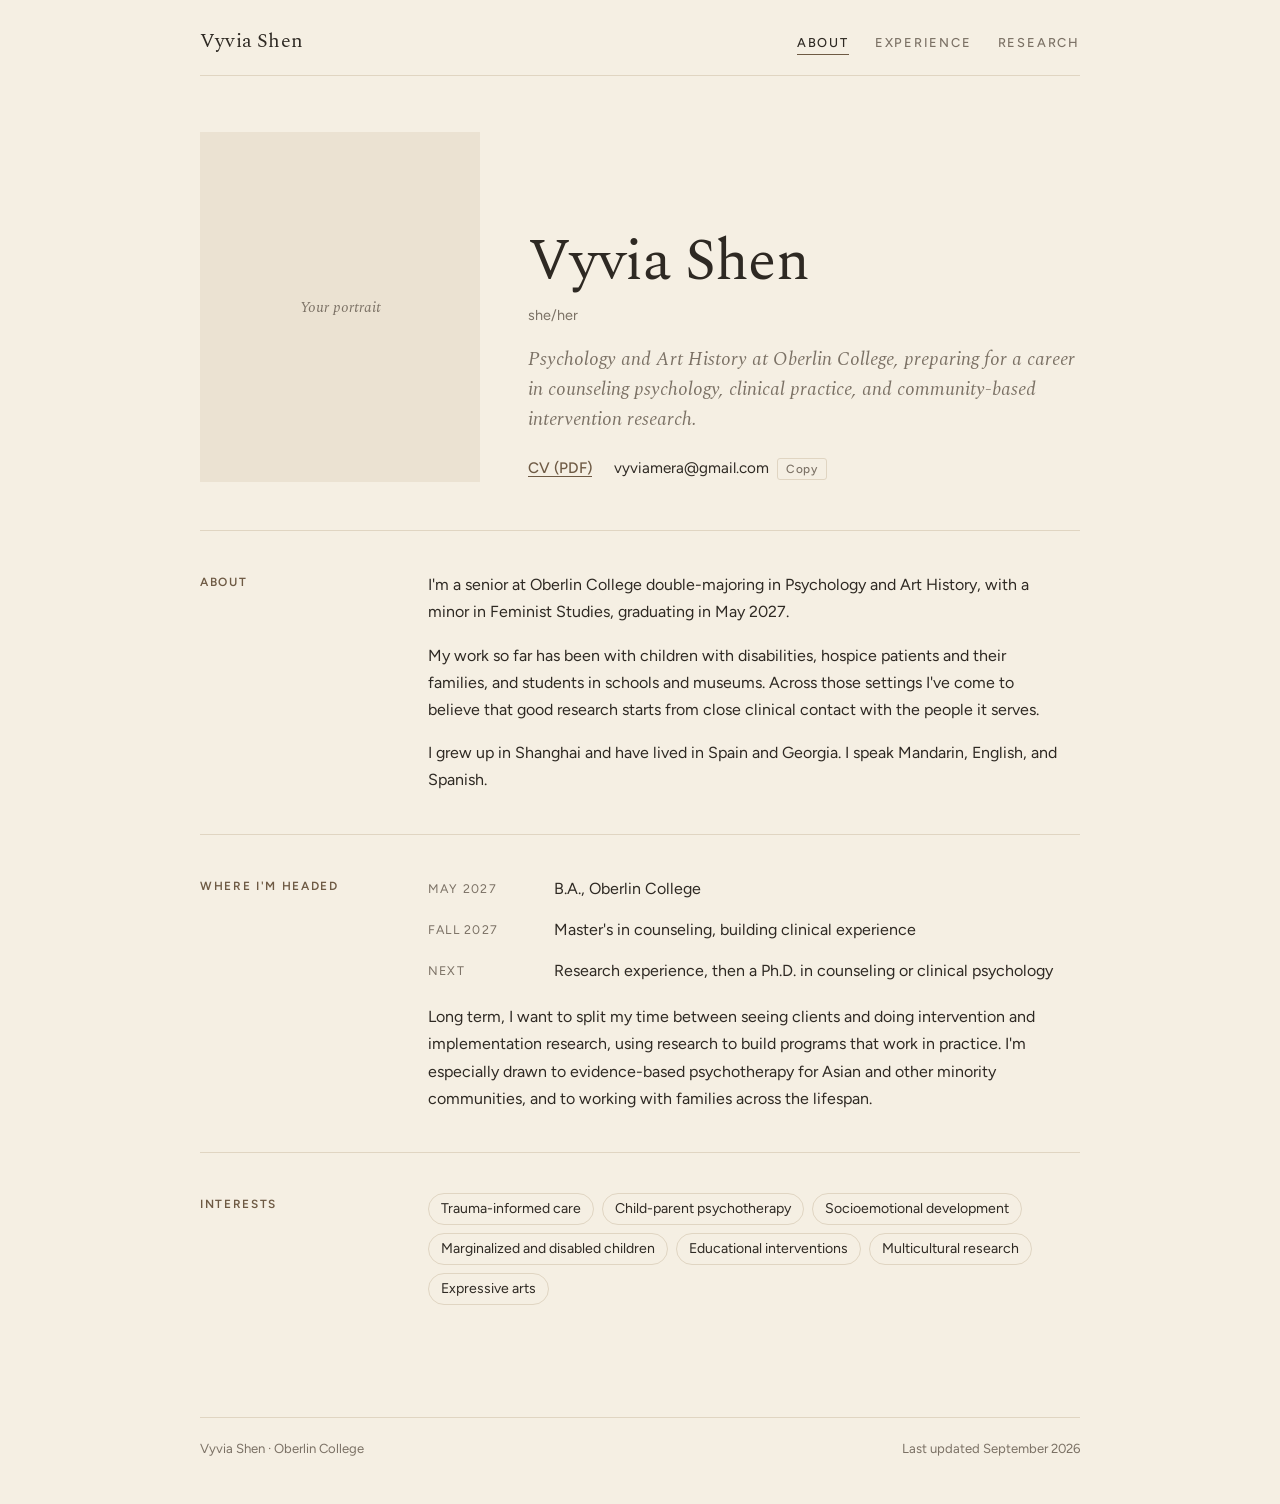
==== index.html @ 86d4b300 "Add files via upload" ====
<!DOCTYPE html>
<html lang="en">
<head>
<meta charset="utf-8">
<meta name="viewport" content="width=device-width, initial-scale=1">
<title>Vyvia Shen</title>
<meta name="description" content="Vyvia Shen, Psychology and Art History at Oberlin College. Counseling psychology, trauma-informed care, and child and family mental health.">
<link rel="preconnect" href="https://fonts.googleapis.com">
<link rel="preconnect" href="https://fonts.gstatic.com" crossorigin>
<link rel="stylesheet" href="https://fonts.googleapis.com/css2?family=Spectral:ital,wght@0,400;0,500;1,400&family=Figtree:wght@400;500;600&display=swap">
<link rel="stylesheet" href="style.css">
</head>
<body>
<nav class="site-nav"><a class="brand" href="index.html">Vyvia Shen</a><ul><li><a href="index.html" aria-current="page">About</a></li><li><a href="experience.html">Experience</a></li><li><a href="research.html">Research</a></li></ul></nav>
<main>
<section class="hero">
  <div class="frame" data-label="Your portrait">
    <img class="ph" src="images/portrait.jpg" alt="Portrait of Vyvia Shen">
  </div>
  <div>
    <h1>Vyvia Shen</h1>
    <div class="pronouns">she/her</div>
    <p class="tagline">Psychology and Art History at Oberlin College, preparing for a career in counseling psychology, clinical practice, and community-based intervention research.</p>
    <div class="contact">
      <a href="cv.pdf">CV (PDF)</a>
      <span class="email"><span id="email">vyviamera@gmail.com</span><button class="copy" id="copy-email" type="button">Copy</button></span>
    </div>
  </div>
</section>

<section class="block">
  <h2>About</h2>
  <div>
    <p>I'm a senior at Oberlin College double-majoring in Psychology and Art History, with a minor in Feminist Studies, graduating in May 2027.</p>
    <p>My work so far has been with children with disabilities, hospice patients and their families, and students in schools and museums. Across those settings I've come to believe that good research starts from close clinical contact with the people it serves.</p>
    <p>I grew up in Shanghai and have lived in Spain and Georgia. I speak Mandarin, English, and Spanish.</p>
  </div>
</section>

<section class="block">
  <h2>Where I'm headed</h2>
  <div>
    <ul class="path">
      <li><span class="when">May 2027</span><span>B.A., Oberlin College</span></li>
      <li><span class="when">Fall 2027</span><span>Master's in counseling, building clinical experience</span></li>
      <li><span class="when">Next</span><span>Research experience, then a Ph.D. in counseling or clinical psychology</span></li>
    </ul>
    <p>Long term, I want to split my time between seeing clients and doing intervention and implementation research, using research to build programs that work in practice. I'm especially drawn to evidence-based psychotherapy for Asian and other minority communities, and to working with families across the lifespan.</p>
  </div>
</section>

<section class="block">
  <h2>Interests</h2>
  <div>
    <ul class="interests">
      <li>Trauma-informed care</li>
      <li>Child-parent psychotherapy</li>
      <li>Socioemotional development</li>
      <li>Marginalized and disabled children</li>
      <li>Educational interventions</li>
      <li>Multicultural research</li>
      <li>Expressive arts</li>
    </ul>
  </div>
</section>

</main>
<footer><span>Vyvia Shen · Oberlin College</span><span>Last updated September 2026</span></footer>
<script src="main.js"></script>
</body>
</html>
---- style.css ----
:root {
  --paper: #f5efe3;
  --ink: #2e2923;
  --muted: #7b7165;
  --rule: #e0d5c2;
  --accent: #6e5a44;
  --accent-soft: #ece3d3;
  --tile: #ebe2d2;
  color-scheme: light;
}
@media (prefers-color-scheme: dark) {
  :root:not([data-theme="light"]) {
    --paper: #1c1916;
    --ink: #ece4d6;
    --muted: #a89c8c;
    --rule: #352f29;
    --accent: #cfb898;
    --accent-soft: #2a251f;
    --tile: #26221d;
    color-scheme: dark;
  }
}
:root[data-theme="dark"] {
  --paper: #1c1916;
  --ink: #ece4d6;
  --muted: #a89c8c;
  --rule: #352f29;
  --accent: #cfb898;
  --accent-soft: #2a251f;
  --tile: #26221d;
  color-scheme: dark;
}

* { box-sizing: border-box; }
body {
  margin: 0;
  background: var(--paper);
  color: var(--ink);
  font: 400 16px/1.7 "Figtree", system-ui, -apple-system, "Segoe UI", sans-serif;
  padding: 0 20px;
}
img { max-width: 100%; }
[hidden] { display: none !important; }
a { color: var(--accent); text-underline-offset: 3px; text-decoration-thickness: 1px; }
a:focus-visible, button:focus-visible { outline: 2px solid var(--accent); outline-offset: 3px; border-radius: 2px; }

/* Navigation */
.site-nav {
  max-width: 880px;
  margin: 0 auto;
  display: flex;
  flex-wrap: wrap;
  justify-content: space-between;
  align-items: baseline;
  gap: 8px 24px;
  padding-block: 28px 20px;
  border-bottom: 1px solid var(--rule);
}
.site-nav .brand {
  font: 400 1.25rem/1 "Spectral", Georgia, serif;
  color: var(--ink);
  text-decoration: none;
  letter-spacing: 0.01em;
}
.site-nav ul { display: flex; gap: 26px; list-style: none; margin: 0; padding: 0; }
.site-nav ul a {
  color: var(--muted);
  text-decoration: none;
  font-size: 0.8rem;
  font-weight: 500;
  letter-spacing: 0.14em;
  text-transform: uppercase;
  padding-bottom: 4px;
  border-bottom: 1px solid transparent;
}
.site-nav ul a:hover { color: var(--ink); }
.site-nav ul a[aria-current="page"] { color: var(--ink); border-bottom-color: var(--accent); }

main { max-width: 880px; margin: 0 auto; padding-block: 56px 72px; }

/* Shared type */
h1 {
  font: 400 clamp(2.4rem, 6.5vw, 3.6rem)/1.05 "Spectral", Georgia, serif;
  letter-spacing: -0.01em;
  margin: 0;
  text-wrap: balance;
}
.page-title { margin-bottom: 10px; }
.page-intro {
  font: italic 400 1.15rem/1.55 "Spectral", Georgia, serif;
  color: var(--muted);
  margin: 0 0 48px;
  max-width: 36em;
}
h2 {
  font: 600 0.74rem/1.9 "Figtree", system-ui, sans-serif;
  text-transform: uppercase;
  letter-spacing: 0.14em;
  color: var(--accent);
  margin: 0 0 14px;
}
h3 { font: 500 1.35rem/1.3 "Spectral", Georgia, serif; margin: 0; text-wrap: balance; }
p { margin: 0 0 1em; max-width: 64ch; }
p:last-child { margin-bottom: 0; }
.meta { color: var(--muted); font-size: 0.92rem; margin: 2px 0 12px; }

/* Photo frames with placeholder */
.frame {
  position: relative;
  background: var(--tile);
  overflow: hidden;
  max-width: 100%;
}
.frame img { display: block; width: 100%; height: 100%; object-fit: cover; }
.frame.empty img { opacity: 0; }
.frame.empty::after {
  content: attr(data-label);
  position: absolute;
  inset: 0;
  display: grid;
  place-items: center;
  font: italic 400 0.95rem "Spectral", Georgia, serif;
  color: var(--muted);
  text-align: center;
  padding: 12px;
}

/* About page */
.hero {
  display: grid;
  grid-template-columns: 280px 1fr;
  gap: 48px;
  align-items: end;
  padding-bottom: 48px;
  border-bottom: 1px solid var(--rule);
}
.hero .frame { aspect-ratio: 4 / 5; }
.hero .frame img { object-position: 50% 30%; }
.pronouns { color: var(--muted); font-size: 0.9rem; margin: 10px 0 18px; }
.tagline {
  font: italic 400 1.2rem/1.55 "Spectral", Georgia, serif;
  color: var(--muted);
  margin: 0 0 22px;
}
.contact { display: flex; flex-wrap: wrap; gap: 8px 22px; align-items: center; font-size: 0.95rem; font-weight: 500; }
.email { display: inline-flex; align-items: center; gap: 8px; }
.email span { user-select: all; color: var(--ink); font-weight: 400; }
.copy {
  font: 500 0.74rem "Figtree", system-ui, sans-serif;
  letter-spacing: 0.06em;
  border: 1px solid var(--rule);
  background: transparent;
  color: var(--muted);
  border-radius: 3px;
  padding: 3px 8px;
  cursor: pointer;
}
.copy:hover { color: var(--accent); border-color: var(--accent); }

.block {
  display: grid;
  grid-template-columns: 180px 1fr;
  gap: 8px 48px;
  padding-block: 40px;
  border-bottom: 1px solid var(--rule);
}
.block:last-child { border-bottom: 0; }

.path { list-style: none; margin: 0 0 1.2em; padding: 0; display: grid; gap: 14px; }
.path li { display: grid; grid-template-columns: 110px 1fr; gap: 16px; }
.path .when {
  font-size: 0.78rem;
  letter-spacing: 0.1em;
  text-transform: uppercase;
  color: var(--muted);
  padding-top: 3px;
}
.interests { display: flex; flex-wrap: wrap; gap: 8px; margin: 0; padding: 0; list-style: none; }
.interests li {
  border: 1px solid var(--rule);
  border-radius: 999px;
  padding: 3px 12px;
  font-size: 0.88rem;
}

/* Experience page */
.xp {
  display: grid;
  grid-template-columns: 300px 1fr;
  gap: 40px;
  align-items: start;
}
.xp .frame { aspect-ratio: 4 / 3; }
.xp-kind {
  font-size: 0.74rem;
  font-weight: 600;
  letter-spacing: 0.14em;
  text-transform: uppercase;
  color: var(--accent);
  margin-bottom: 6px;
}
.divider {
  border: 0;
  height: 1px;
  background: var(--rule);
  margin: 48px auto;
  width: 100%;
  position: relative;
  overflow: visible;
}
.divider::after {
  content: "";
  position: absolute;
  left: 50%;
  top: 50%;
  width: 7px;
  height: 7px;
  background: var(--paper);
  border: 1px solid var(--accent);
  transform: translate(-50%, -50%) rotate(45deg);
}

/* Research page */
.projects { list-style: none; margin: 0; padding: 0; display: grid; gap: 30px; }
.status {
  display: inline-block;
  font-size: 0.72rem;
  font-weight: 600;
  letter-spacing: 0.1em;
  text-transform: uppercase;
  color: var(--accent);
  background: var(--accent-soft);
  border-radius: 3px;
  padding: 1px 8px;
  margin-left: 8px;
  vertical-align: 3px;
}
.papers { list-style: none; margin: 0; padding: 0; display: grid; gap: 22px; }
.paper-title { font: 500 1.1rem/1.4 "Spectral", Georgia, serif; }
.paper .meta { margin-bottom: 4px; }
.paper.placeholder { color: var(--muted); border: 1px dashed var(--rule); padding: 16px 18px; }
.paper.placeholder .paper-title { color: var(--muted); font-style: italic; }
dl.skills { display: grid; grid-template-columns: max-content 1fr; gap: 8px 24px; margin: 0; }
dl.skills dt { color: var(--muted); font-size: 0.92rem; }
dl.skills dd { margin: 0; }

footer {
  max-width: 880px;
  margin: 0 auto;
  padding-block: 20px 44px;
  border-top: 1px solid var(--rule);
  color: var(--muted);
  font-size: 0.82rem;
  display: flex;
  justify-content: space-between;
  flex-wrap: wrap;
  gap: 8px;
}

@media (max-width: 720px) {
  main { padding-block: 40px 56px; }
  .hero { grid-template-columns: 1fr; gap: 28px; }
  .hero .frame { max-width: 260px; }
  .block { grid-template-columns: 1fr; padding-block: 30px; }
  .xp { grid-template-columns: 1fr; gap: 20px; }
  .path li { grid-template-columns: 1fr; gap: 0; }
  dl.skills { grid-template-columns: 1fr; gap: 0; }
  dl.skills dd { margin-bottom: 10px; }
  .divider { margin: 36px auto; }
}
@media (prefers-reduced-motion: no-preference) {
  .frame img { transition: opacity .3s ease; }
}
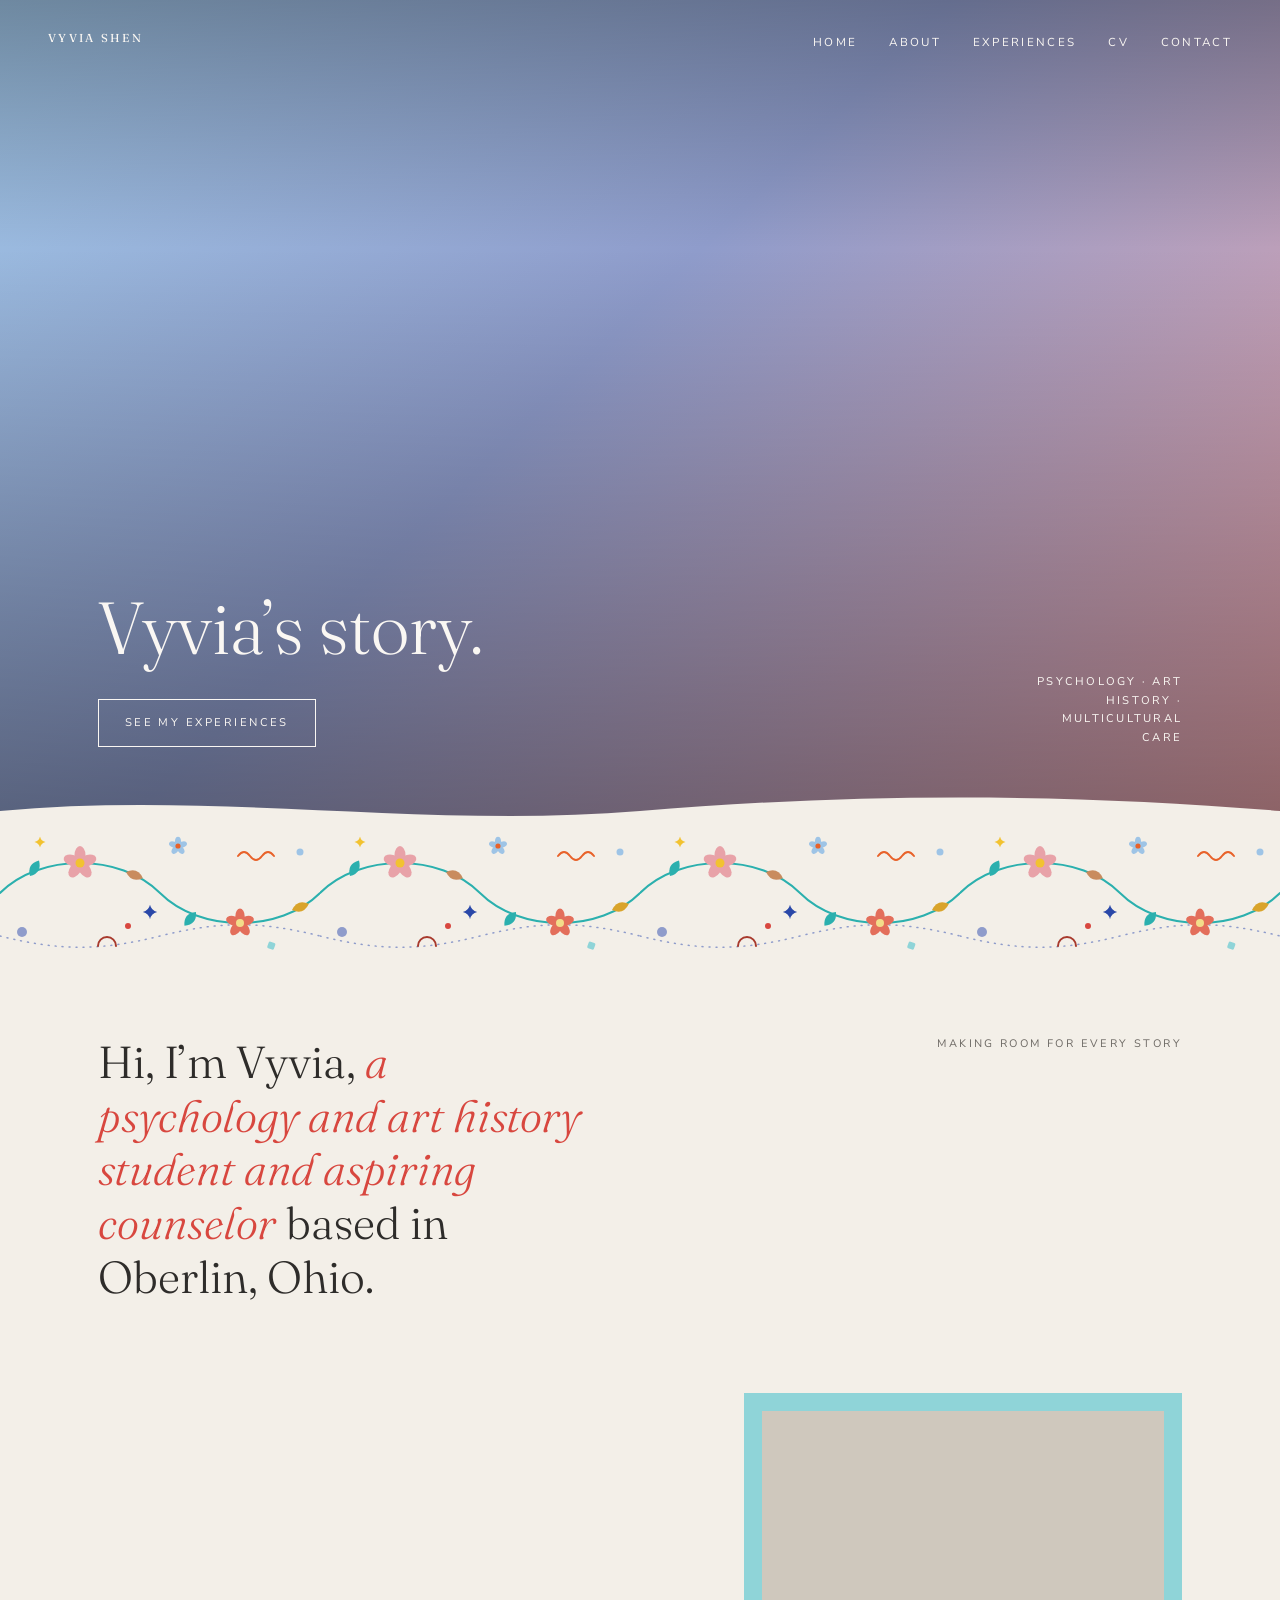
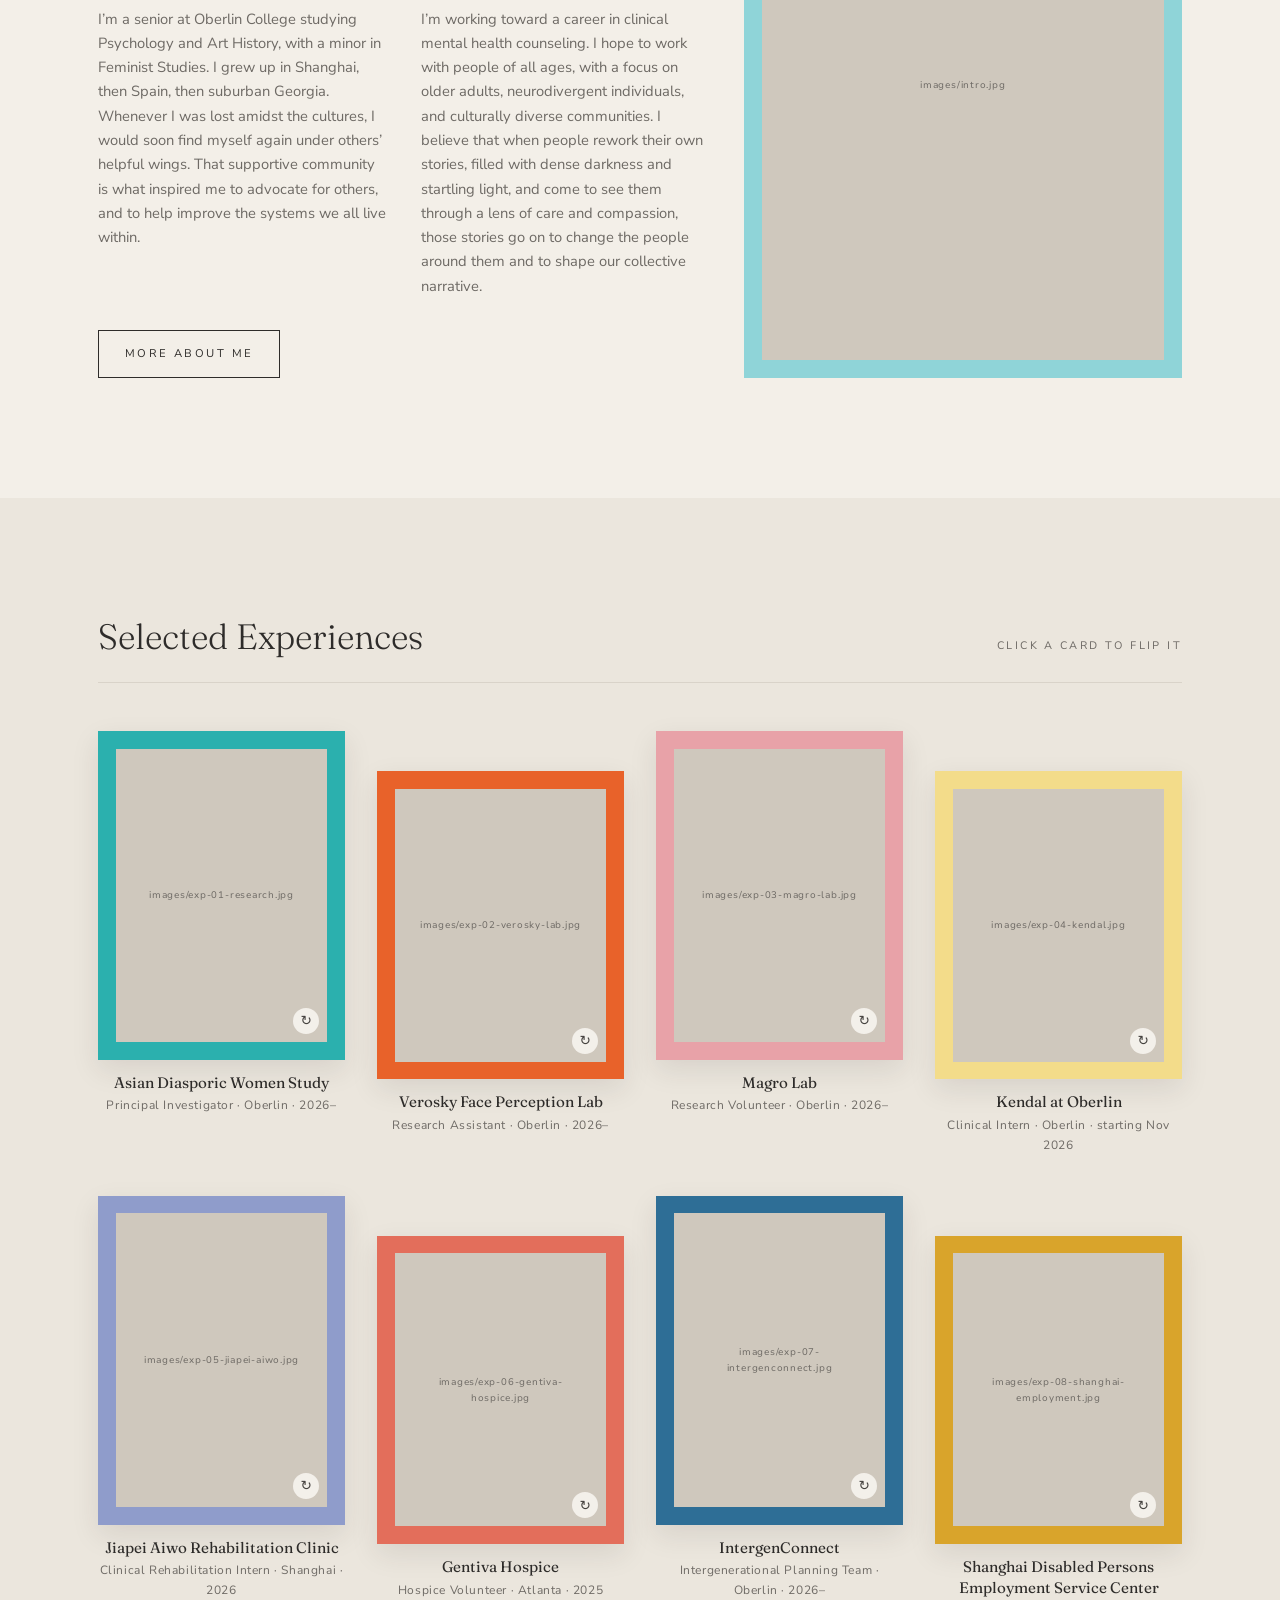
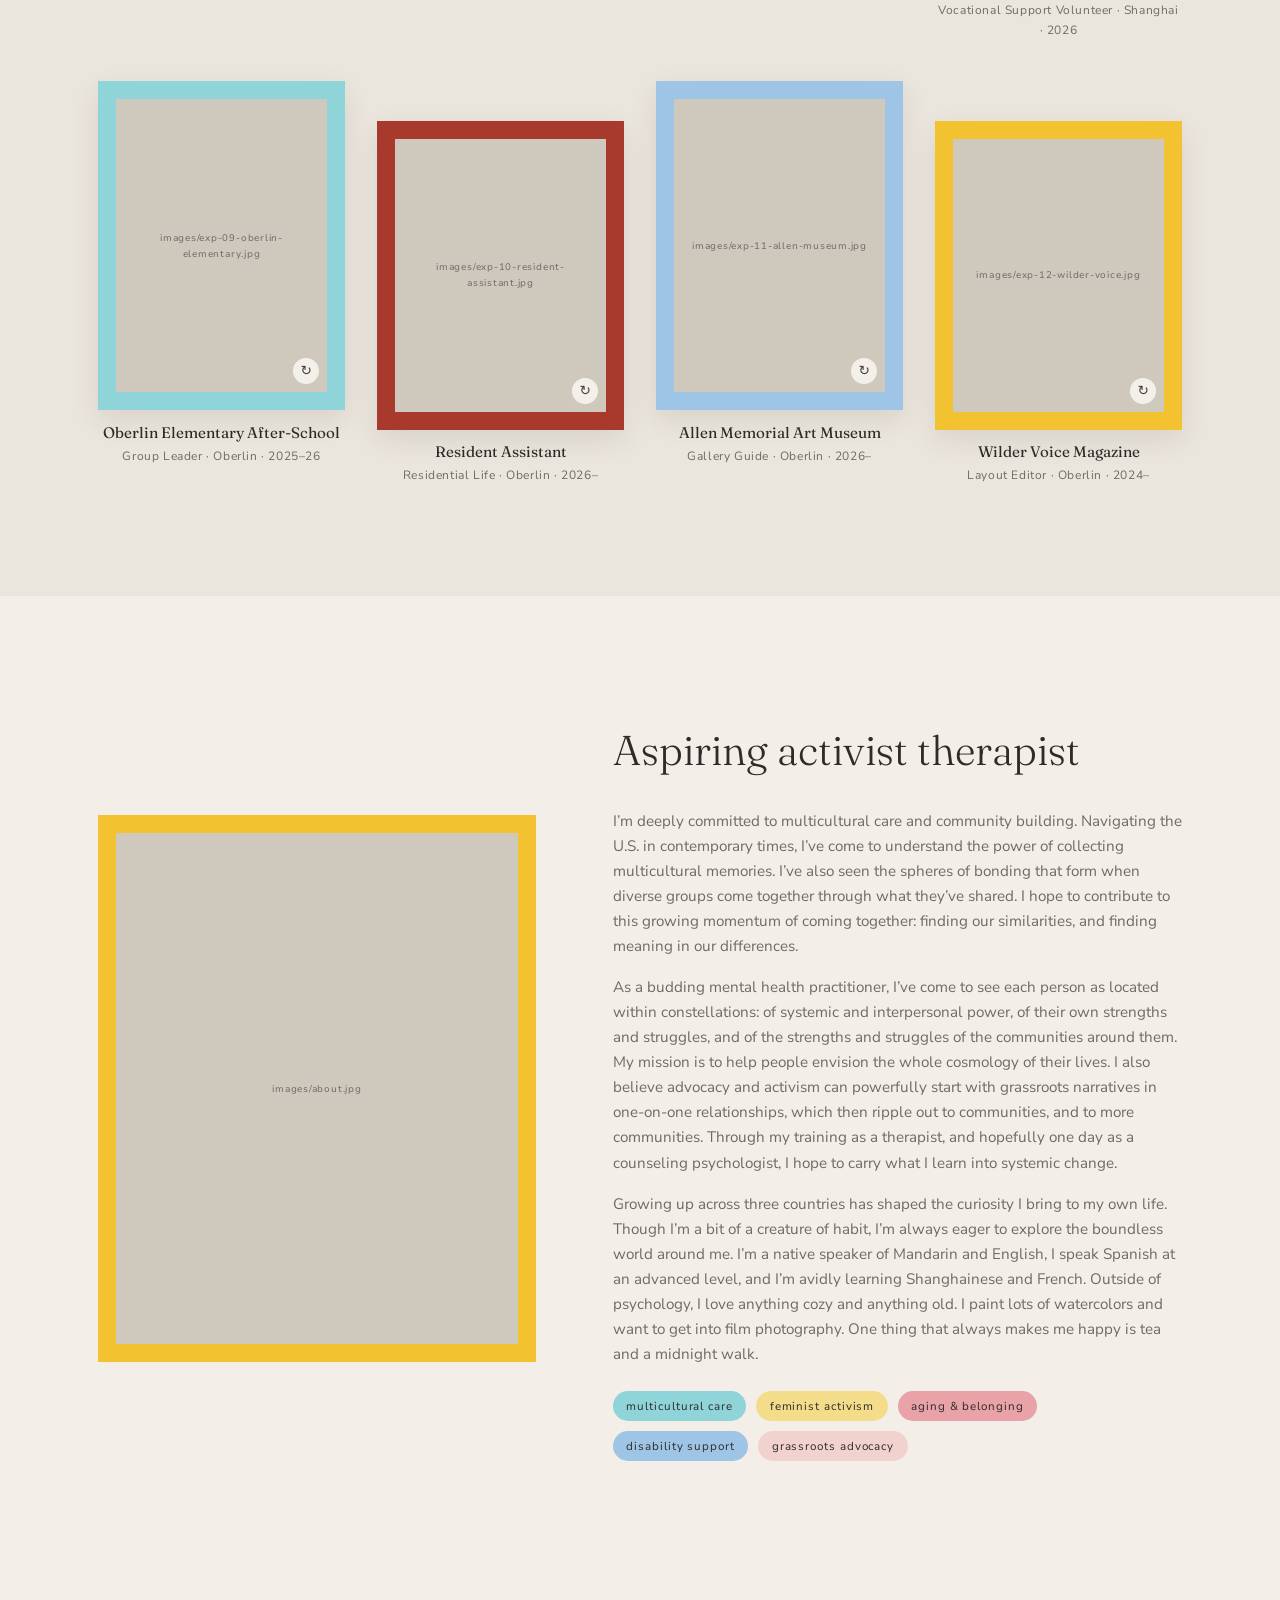
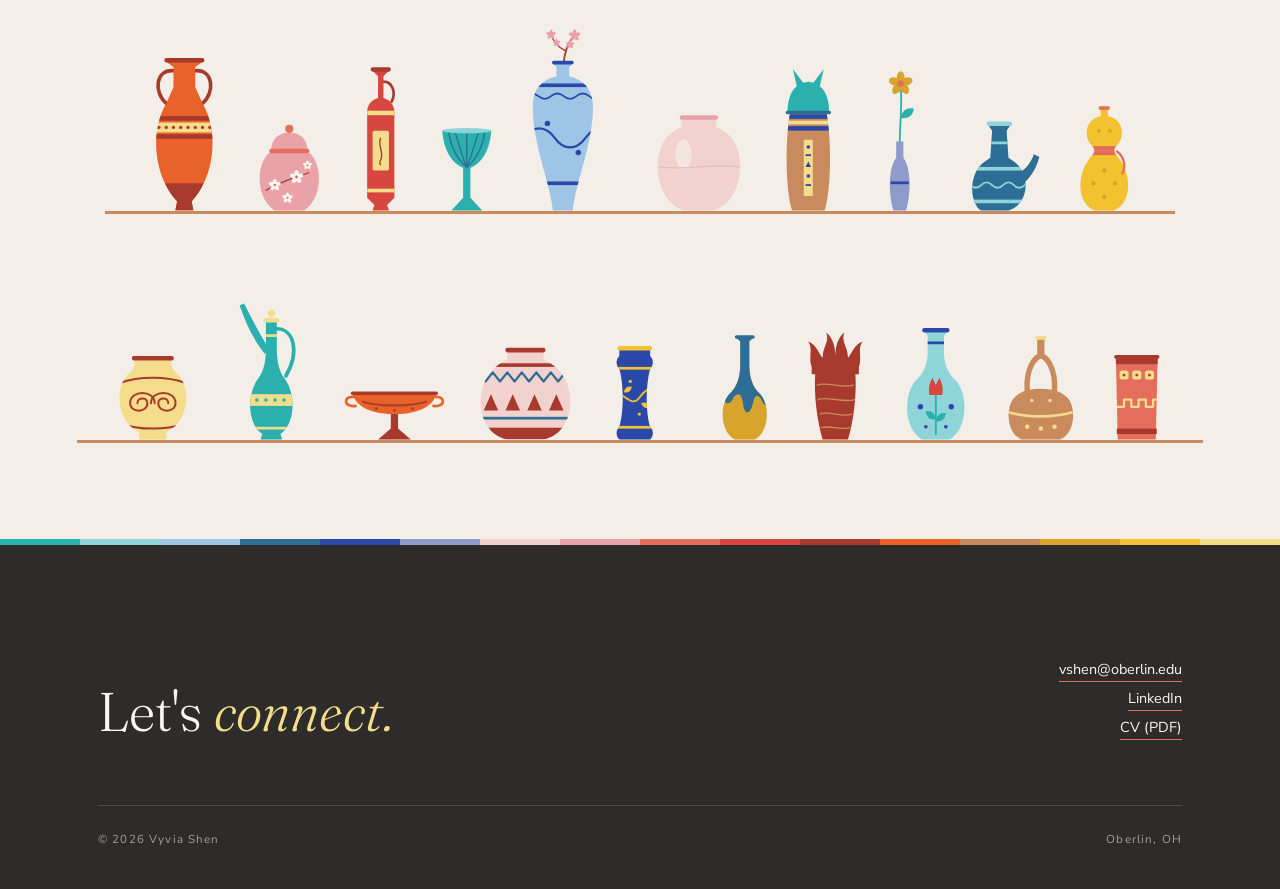
==== commit c80990d1: "Add files via upload" ====
--- a/index.html
+++ b/index.html
@@ -1,71 +1,985 @@
 <!DOCTYPE html>
 <html lang="en">
 <head>
-<meta charset="utf-8">
-<meta name="viewport" content="width=device-width, initial-scale=1">
-<title>Vyvia Shen</title>
-<meta name="description" content="Vyvia Shen, Psychology and Art History at Oberlin College. Counseling psychology, trauma-informed care, and child and family mental health.">
-<link rel="preconnect" href="https://fonts.googleapis.com">
-<link rel="preconnect" href="https://fonts.gstatic.com" crossorigin>
-<link rel="stylesheet" href="https://fonts.googleapis.com/css2?family=Spectral:ital,wght@0,400;0,500;1,400&family=Figtree:wght@400;500;600&display=swap">
-<link rel="stylesheet" href="style.css">
+  <meta charset="UTF-8" />
+  <meta name="viewport" content="width=device-width, initial-scale=1.0" />
+  <title>Vyvia Shen</title>
+  <meta name="description" content="Vyvia Shen — psychology and art history student at Oberlin College and aspiring counselor focused on multicultural care." />
+
+  <!-- FONTS
+       Headings: Fraunces (soft, rounded serif, between Julia Kathleen's serif and Skye's sans)
+       Body/UI:  Nunito Sans (rounded humanist sans, close to the Skye layout)
+       To try others, swap the link below and the --font-* variables in :root. -->
+  <link rel="preconnect" href="https://fonts.googleapis.com" />
+  <link rel="preconnect" href="https://fonts.gstatic.com" crossorigin />
+  <link href="https://fonts.googleapis.com/css2?family=Fraunces:opsz,wght@9..144,300;9..144,400;9..144,500&family=Nunito+Sans:wght@300;400;600&display=swap" rel="stylesheet" />
+
+  <style>
+    /* =========================================================
+       1. PALETTE — 16 pops of color pulled from the reference,
+          set against a cream that blends site 1 (#EBE8E1)
+          and site 2 (#FAF7F3).
+       ========================================================= */
+    :root {
+      /* Neutrals */
+      --cream:      #F3EFE8;   /* main background (blend of the two) */
+      --cream-deep: #EBE6DD;   /* slightly darker cream for sections */
+      --paper:      #FAF7F3;   /* lightest, for cards */
+      --ink:        #2E2C2A;   /* main text, warm near-black */
+      --ink-soft:   #6E6A65;   /* secondary text */
+      --line:       #D9D3C9;   /* dividers */
+
+      /* Pops of color */
+      --c-teal:       #2BB0AE;
+      --c-aqua:       #8FD4D8;
+      --c-sky:        #9EC4E6;
+      --c-ocean:      #2E6E96;
+      --c-cobalt:     #2A48A8;
+      --c-periwinkle: #8F9CCB;
+      --c-blush:      #F1D2CE;
+      --c-pink:       #E8A2A8;
+      --c-coral:      #E36E5B;
+      --c-logo-red:   #D8473F;
+      --c-brick:      #A83A2D;
+      --c-orange:     #E8622A;
+      --c-ochre:      #C98B5E;
+      --c-mustard:    #D9A42B;
+      --c-yellow:     #F2C230;
+      --c-butter:     #F3DC8A;
+
+      /* Type */
+      --font-head: "Fraunces", Georgia, serif;
+      --font-body: "Nunito Sans", system-ui, sans-serif;
+
+      /* Layout */
+      --max: 1180px;
+      --gutter: clamp(16px, 4vw, 48px);
+    }
+
+    /* =========================================================
+       2. BASE
+       ========================================================= */
+    * { box-sizing: border-box; margin: 0; padding: 0; }
+    html { scroll-behavior: smooth; }
+    body {
+      background: var(--cream);
+      color: var(--ink);
+      font-family: var(--font-body);
+      font-weight: 400;
+      line-height: 1.65;
+      -webkit-font-smoothing: antialiased;
+    }
+    img { max-width: 100%; display: block; }
+    a { color: inherit; text-decoration: none; }
+    .wrap { max-width: var(--max); margin: 0 auto; padding: 0 var(--gutter); }
+
+    /* Placeholder image blocks — replace each with an <img> later */
+    .ph {
+      display: flex; align-items: center; justify-content: center;
+      color: rgba(255,255,255,0.9);
+      font-size: 0.75rem; letter-spacing: 0.15em; text-transform: uppercase;
+      text-align: center; padding: 1rem;
+    }
+
+    /* =========================================================
+       3. NAV (sits on top of the hero, like Skye II)
+       ========================================================= */
+    .nav {
+      position: absolute; top: 0; left: 0; right: 0; z-index: 10;
+      display: flex; justify-content: space-between; align-items: center;
+      padding: 28px var(--gutter);
+      color: var(--paper);
+    }
+    .logo {
+      font-family: var(--font-head);
+      font-size: 1.35rem; letter-spacing: 0.18em; text-transform: uppercase;
+      font-weight: 400;
+    }
+    .nav ul { display: flex; gap: 2rem; list-style: none; }
+    .nav a {
+      font-size: 0.72rem; letter-spacing: 0.2em; text-transform: uppercase;
+      padding-bottom: 4px; border-bottom: 1.5px solid transparent;
+      transition: border-color 0.25s;
+    }
+    /* Each nav link gets its own pop of color on hover */
+    .nav li:nth-child(1) a:hover { border-color: var(--c-yellow); }
+    .nav li:nth-child(2) a:hover { border-color: var(--c-coral); }
+    .nav li:nth-child(3) a:hover { border-color: var(--c-aqua); }
+    .nav li:nth-child(4) a:hover { border-color: var(--c-pink); }
+    .nav li:nth-child(5) a:hover { border-color: var(--c-butter); }
+
+    .menu-btn { display: none; background: none; border: 0; color: inherit; font-size: 1.5rem; cursor: pointer; }
+
+    /* =========================================================
+       4. HERO — big landing image
+       ========================================================= */
+    .hero {
+      position: relative;
+      min-height: 92vh;
+      display: flex; align-items: flex-end;
+      color: var(--paper);
+      /* Photo: images/hero.jpg. If it's missing, the color gradient shows instead. */
+      background:
+        linear-gradient(180deg, rgba(0,0,0,0.30) 0%, rgba(0,0,0,0) 30%, rgba(0,0,0,0.40) 100%),
+        url("images/hero.jpg") center / cover no-repeat,
+        linear-gradient(135deg, var(--c-sky) 0%, var(--c-periwinkle) 45%, var(--c-pink) 100%);
+    }
+    .hero-inner {
+      width: 100%; max-width: var(--max); margin: 0 auto;
+      padding: 0 var(--gutter) 9vh;
+      display: grid; grid-template-columns: 1fr auto; align-items: end; gap: 2rem;
+    }
+    .hero h1 {
+      font-family: var(--font-head); font-weight: 300;
+      font-size: clamp(2.4rem, 6vw, 4.6rem); line-height: 1.08;
+      max-width: 14ch;
+    }
+    .hero-tag {
+      font-size: 0.7rem; letter-spacing: 0.2em; text-transform: uppercase;
+      text-align: right; max-width: 22ch;
+    }
+    .btn {
+      display: inline-block; margin-top: 2rem;
+      padding: 0.85rem 1.6rem;
+      border: 1px solid currentColor;
+      font-size: 0.7rem; letter-spacing: 0.22em; text-transform: uppercase;
+      transition: background 0.25s, color 0.25s, border-color 0.25s;
+    }
+    .hero .btn:hover { background: var(--c-yellow); border-color: var(--c-yellow); color: var(--ink); }
+
+    /* Wallpaper strip between hero and intro */
+    .wallpaper { position: relative; line-height: 0; background: var(--cream); }
+    .wallpaper .wave {
+      position: absolute; left: 0; right: 0; top: -39px;
+      width: 100%; height: 40px; display: block;
+    }
+    .wallpaper .band { display: block; }
+
+    /* =========================================================
+       5. INTRO — follows the Skye II section below the divider
+       ========================================================= */
+    .intro { padding: clamp(40px, 6vw, 80px) 0 clamp(64px, 10vw, 120px); }
+    .intro-top {
+      display: grid; grid-template-columns: 1.4fr 1fr; gap: 2rem; align-items: start;
+    }
+    .intro h2 {
+      font-family: var(--font-head); font-weight: 300;
+      font-size: clamp(1.9rem, 3.6vw, 2.8rem); line-height: 1.2;
+      max-width: 18ch;
+    }
+    .intro h2 em { font-style: italic; color: var(--c-logo-red); }
+    .eyebrow {
+      font-size: 0.68rem; letter-spacing: 0.22em; text-transform: uppercase;
+      text-align: right; color: var(--ink-soft);
+    }
+    .intro-bottom {
+      display: grid; grid-template-columns: 1.4fr 1fr; gap: 2rem;
+      margin-top: clamp(48px, 7vw, 96px); align-items: end;
+    }
+    .two-col { display: grid; grid-template-columns: 1fr 1fr; gap: 2rem; }
+    .two-col p { font-size: 0.92rem; color: var(--ink-soft); }
+    .intro .btn { color: var(--ink); }
+    .intro .btn:hover { background: var(--c-teal); border-color: var(--c-teal); color: var(--paper); }
+    .intro-img { aspect-ratio: 3 / 4; }
+
+    /* =========================================================
+       6. WORK GRID — the "pops of color" gallery (site 1 energy)
+       ========================================================= */
+    .work { padding: clamp(64px, 9vw, 110px) 0; background: var(--cream-deep); }
+    .section-head {
+      display: flex; justify-content: space-between; align-items: baseline;
+      border-bottom: 1px solid var(--line); padding-bottom: 1rem; margin-bottom: 3rem;
+    }
+    .section-head h3 { font-family: var(--font-head); font-weight: 300; font-size: clamp(1.6rem, 3vw, 2.2rem); }
+    .grid { display: grid; grid-template-columns: repeat(4, 1fr); gap: 2.5rem 2rem; align-items: start; }
+    /* COLOR FRAMES — your photos sit inside a colored mat, so the
+       palette carries the color even when the photos don't match it.
+       Set the color per frame with style="--pop: var(--c-teal)". */
+    .frame {
+      background: var(--pop, var(--c-teal));
+      padding: clamp(10px, 1.4vw, 18px);
+      display: grid; grid-template: 1fr / 1fr;
+    }
+    /* placeholder and photo stack in the same spot; if the photo file
+       is missing it removes itself and the placeholder shows */
+    .frame > .ph, .frame > img {
+      grid-area: 1 / 1; width: 100%; height: 100%; min-height: 0; object-fit: cover; object-position: center;
+      background: #CFC8BD; color: var(--ink-soft); font-size: 0.6rem; letter-spacing: 0.08em; text-transform: none;
+    }
+    .card { display: block; }
+
+    /* FLIP CARDS */
+    .flip {
+      all: unset; display: block; width: 100%; cursor: pointer;
+      perspective: 1200px; transition: transform 0.35s ease;
+    }
+    .flip:focus-visible { outline: 2px solid var(--ink); outline-offset: 5px; }
+    .card:hover .flip { transform: translateY(-6px); }
+    .flip-inner {
+      display: block; position: relative;
+      transform-style: preserve-3d;
+      transition: transform 0.75s cubic-bezier(.2,.7,.2,1);
+    }
+    .flip-inner.tall     { aspect-ratio: 3 / 4; }
+    .flip-inner.portrait { aspect-ratio: 4 / 5; }
+    .card.flipped .flip-inner { transform: rotateY(180deg); }
+    .face {
+      position: absolute; inset: 0;
+      backface-visibility: hidden; -webkit-backface-visibility: hidden;
+      box-shadow: 0 10px 26px rgba(46,44,42,0.10);
+    }
+    .face.back { transform: rotateY(180deg); }
+    .back-text {
+      grid-area: 1 / 1; min-height: 0; overflow: auto;
+      background: var(--paper); color: var(--ink);
+      padding: clamp(12px, 1.4vw, 20px);
+      font-size: 0.78rem; line-height: 1.5;
+      display: flex; align-items: center;
+    }
+    .flip-hint {
+      grid-area: 1 / 1; align-self: end; justify-self: end; margin: 8px;
+      width: 26px; height: 26px; border-radius: 50%;
+      display: grid; place-items: center;
+      background: var(--paper); color: var(--ink); font-size: 0.85rem; line-height: 1;
+      opacity: 0.85; transition: transform 0.4s ease;
+    }
+    .card:hover .flip-hint { transform: rotate(180deg); }
+    @media (prefers-reduced-motion: reduce) { .flip-inner, .flip { transition: none; } }
+
+    .card-title { text-align: center; margin-top: 0.8rem; font-family: var(--font-head); font-size: 0.95rem; line-height: 1.35; }
+    .card small { display: block; margin-top: 0.2rem; text-align: center; color: var(--ink-soft); font-size: 0.75rem; letter-spacing: 0.05em; }
+    /* varied shapes, like the staggered reference grid */
+    .tall   { aspect-ratio: 3 / 4; }
+    .wide   { aspect-ratio: 4 / 3; }
+    .square { aspect-ratio: 1 / 1; }
+    .grid .card:nth-child(even) { margin-top: 2.5rem; }
+
+    /* =========================================================
+       7. ABOUT
+       ========================================================= */
+    .about { padding: clamp(64px, 10vw, 120px) 0; }
+    .about-grid { display: grid; grid-template-columns: 1fr 1.3fr; gap: clamp(2rem, 6vw, 5rem); align-items: center; }
+    .about-img { aspect-ratio: 4 / 5; }
+    .about h3 { font-family: var(--font-head); font-weight: 300; font-size: clamp(1.8rem, 3.4vw, 2.6rem); margin-bottom: 1.5rem; }
+    .about p { color: var(--ink-soft); margin-bottom: 1rem; font-size: 0.95rem; }
+    .tags { display: flex; flex-wrap: wrap; gap: 0.6rem; margin-top: 1.5rem; }
+    .tags span {
+      font-size: 0.72rem; letter-spacing: 0.08em; padding: 0.35rem 0.85rem; border-radius: 999px;
+      color: var(--ink);
+    }
+
+    /* =========================================================
+       8. CONTACT / FOOTER
+       ========================================================= */
+    .contact { background: var(--ink); color: var(--paper); padding: clamp(64px, 9vw, 110px) 0 40px; }
+    .contact h3 { font-family: var(--font-head); font-weight: 300; font-size: clamp(2rem, 4.5vw, 3.4rem); line-height: 1.1; }
+    .contact h3 span { color: var(--c-butter); font-style: italic; }
+    .contact-row { display: flex; justify-content: space-between; align-items: end; flex-wrap: wrap; gap: 2rem; }
+    .contact a.link { border-bottom: 1px solid var(--c-coral); padding-bottom: 2px; }
+    .contact ul { list-style: none; text-align: right; font-size: 0.9rem; line-height: 2; }
+    .foot {
+      margin-top: 4rem; padding-top: 1.5rem; border-top: 1px solid rgba(255,255,255,0.15);
+      display: flex; justify-content: space-between; font-size: 0.72rem; letter-spacing: 0.1em; color: rgba(255,255,255,0.55);
+    }
+    .stripe { display: flex; height: 6px; }
+    .stripe i { flex: 1; }
+
+    /* =========================================================
+       9. VESSEL SHELF
+       ========================================================= */
+    .vessels {
+      padding: clamp(24px, 4vw, 48px) var(--gutter) clamp(56px, 8vw, 96px);
+      overflow-x: clip;
+      --gap: clamp(10px, 1.8vw, 30px);
+      /* vase height chosen so 10 vases + gaps fit across the screen */
+      --vase-h: clamp(90px, calc((100vw - 2 * var(--gutter) - 12 * var(--gap)) * 0.2), 200px);
+    }
+    /* Each shelf is only as long as its vases, centered, evenly spaced */
+    .shelf { display: flex; justify-content: center; }
+    .shelf + .shelf { margin-top: clamp(28px, 3.5vw, 48px); }
+    .half {
+      display: flex; align-items: flex-end;
+      border-bottom: 3px solid var(--c-ochre);
+      padding: 0 calc(var(--gap) / 2);
+    }
+    .shelf .half:first-child { padding-left: var(--gap); }
+    .shelf .half:last-child  { padding-right: var(--gap); }
+    .shelf figure { position: relative; margin: 0 calc(var(--gap) / 2); outline: none; }
+    .shelf svg {
+      height: var(--vase-h); width: auto; display: block; overflow: visible;
+      transform-origin: 50% 100%;
+    }
+    .shelf figure:hover svg, .shelf figure:focus svg { animation: wobble 0.7s ease; }
+    @keyframes wobble {
+      0%, 100% { transform: rotate(0); }
+      25% { transform: rotate(-4deg); }
+      50% { transform: rotate(3deg); }
+      75% { transform: rotate(-1.5deg); }
+    }
+    /* Labels float under the shelf on hover and take up no space */
+    .shelf figcaption {
+      position: absolute; top: calc(100% + 10px); left: 50%; transform: translateX(-50%);
+      white-space: nowrap; pointer-events: none; z-index: 2;
+      font-size: 0.6rem; letter-spacing: 0.12em; text-transform: uppercase;
+      color: var(--ink-soft); opacity: 0; transition: opacity 0.3s ease;
+    }
+    .shelf figure:hover figcaption, .shelf figure:focus figcaption { opacity: 1; }
+    /* Narrow screens: each shelf splits into two shorter shelves of 5 */
+    @media (max-width: 700px) {
+      .vessels { --vase-h: clamp(70px, calc((100vw - 2 * var(--gutter) - 6 * var(--gap)) * 0.4), 140px); }
+      .shelf { flex-direction: column; align-items: center; gap: clamp(28px, 6vw, 40px); }
+      .shelf .half { padding: 0 var(--gap); }
+    }
+    @media (prefers-reduced-motion: reduce) { .shelf figure:hover svg, .shelf figure:focus svg { animation: none; } }
+
+    /* =========================================================
+       10. RESPONSIVE
+       ========================================================= */
+    @media (max-width: 900px) {
+      .grid { grid-template-columns: repeat(2, 1fr); }
+      .intro-top, .intro-bottom, .about-grid { grid-template-columns: 1fr; }
+      .eyebrow, .hero-tag { text-align: left; }
+      .hero-inner { grid-template-columns: 1fr; }
+    }
+    @media (max-width: 640px) {
+      .nav ul {
+        display: none; position: absolute; top: 72px; right: var(--gutter);
+        flex-direction: column; gap: 1rem; background: var(--paper); color: var(--ink);
+        padding: 1.4rem 1.8rem; box-shadow: 0 8px 30px rgba(0,0,0,0.12);
+      }
+      .nav ul.open { display: flex; }
+      .menu-btn { display: block; }
+      .two-col { grid-template-columns: 1fr; }
+      .grid { grid-template-columns: 1fr; }
+      .grid .card:nth-child(even) { margin-top: 0; }
+      .contact ul { text-align: left; }
+    }
+  </style>
 </head>
 <body>
-<nav class="site-nav"><a class="brand" href="index.html">Vyvia Shen</a><ul><li><a href="index.html" aria-current="page">About</a></li><li><a href="experience.html">Experience</a></li><li><a href="research.html">Research</a></li></ul></nav>
-<main>
-<section class="hero">
-  <div class="frame" data-label="Your portrait">
-    <img class="ph" src="images/portrait.jpg" alt="Portrait of Vyvia Shen">
+
+  <!-- ===================== NAV ===================== -->
+  <nav class="nav">
+    <a href="#" class="logo">Vyvia Shen</a>
+    <button class="menu-btn" aria-label="Open menu" onclick="document.querySelector('.nav ul').classList.toggle('open')">&#9776;</button>
+    <ul>
+      <li><a href="#">Home</a></li>
+      <li><a href="#about">About</a></li>
+      <li><a href="#work">Experiences</a></li>
+      <li><a href="cv.pdf" target="_blank" rel="noopener">CV</a></li>
+      <li><a href="#contact">Contact</a></li>
+    </ul>
+  </nav>
+
+  <!-- ===================== HERO ===================== -->
+  <header class="hero">
+    <div class="hero-inner">
+      <div>
+        <h1>Vyvia’s story.</h1>
+        <a href="#work" class="btn">See my experiences</a>
+      </div>
+      <p class="hero-tag">psychology · art history · multicultural care</p>
+    </div>
+  </header>
+
+  <!-- ===================== WALLPAPER STRIP =====================
+       Soft wave edge over the hero, then a repeating band of
+       palette flowers, leaves, dots and flowing vines on cream. -->
+  <div class="wallpaper" aria-hidden="true">
+    <svg class="wave" viewBox="0 0 1440 40" preserveAspectRatio="none">
+      <path d="M0 40 L0 22 C 240 2, 480 40, 720 22 S 1200 4, 1440 22 L1440 40 Z" fill="#F3EFE8"/>
+    </svg>
+    <svg class="band" width="100%" height="130">
+      <defs>
+        <g id="flower">
+          <ellipse cx="0" cy="-8" rx="5.5" ry="9"/>
+          <ellipse cx="0" cy="-8" rx="5.5" ry="9" transform="rotate(72)"/>
+          <ellipse cx="0" cy="-8" rx="5.5" ry="9" transform="rotate(144)"/>
+          <ellipse cx="0" cy="-8" rx="5.5" ry="9" transform="rotate(216)"/>
+          <ellipse cx="0" cy="-8" rx="5.5" ry="9" transform="rotate(288)"/>
+        </g>
+        <path id="leaf" d="M0 0 Q 9 -9 18 0 Q 9 9 0 0 Z"/>
+        <path id="sparkle" d="M0 -8 Q 1.5 -1.5 8 0 Q 1.5 1.5 0 8 Q -1.5 1.5 -8 0 Q -1.5 -1.5 0 -8 Z"/>
+
+        <pattern id="wallpaper-tile" width="320" height="130" patternUnits="userSpaceOnUse">
+          <!-- flowing vines (seamless across tiles) -->
+          <path d="M0 65 C 40 25, 120 25, 160 65 S 280 105, 320 65" fill="none" stroke="#2BB0AE" stroke-width="2" stroke-linecap="round"/>
+          <path d="M0 108 C 60 123, 100 123, 160 108 S 260 93, 320 108" fill="none" stroke="#8F9CCB" stroke-width="1.5" stroke-dasharray="1 6" stroke-linecap="round"/>
+
+          <!-- leaves along the vine -->
+          <use href="#leaf" fill="#2BB0AE" transform="translate(30 48) rotate(-60)"/>
+          <use href="#leaf" fill="#C98B5E" transform="translate(126 44) rotate(20)"/>
+          <use href="#leaf" fill="#2BB0AE" transform="translate(196 84) rotate(130)"/>
+          <use href="#leaf" fill="#D9A42B" transform="translate(292 82) rotate(-20)"/>
+
+          <!-- flowers -->
+          <use href="#flower" fill="#E8A2A8" transform="translate(80 35)"/>
+          <circle cx="80" cy="35" r="4.5" fill="#F2C230"/>
+          <use href="#flower" fill="#E36E5B" transform="translate(240 95) scale(0.85)"/>
+          <circle cx="240" cy="95" r="4" fill="#F3DC8A"/>
+          <use href="#flower" fill="#9EC4E6" transform="translate(178 18) scale(0.55)"/>
+          <circle cx="178" cy="18" r="2.6" fill="#E8622A"/>
+
+          <!-- fun shapes -->
+          <circle cx="22" cy="104" r="5" fill="#8F9CCB"/>
+          <circle cx="300" cy="24" r="3.5" fill="#9EC4E6"/>
+          <circle cx="128" cy="98" r="3" fill="#D8473F"/>
+          <use href="#sparkle" fill="#2A48A8" transform="translate(150 84) scale(0.9)"/>
+          <use href="#sparkle" fill="#F2C230" transform="translate(40 14) scale(0.7)"/>
+          <path d="M238 28 q 6 -8 12 0 t 12 0 t 12 0" fill="none" stroke="#E8622A" stroke-width="2" stroke-linecap="round"/>
+          <path d="M98 118 a 9 9 0 0 1 18 0" fill="none" stroke="#A83A2D" stroke-width="2" stroke-linecap="round"/>
+          <rect x="268" y="114" width="7" height="7" rx="1.5" fill="#8FD4D8" transform="rotate(20 271 117)"/>
+        </pattern>
+      </defs>
+      <rect width="100%" height="100%" fill="url(#wallpaper-tile)"/>
+    </svg>
   </div>
-  <div>
-    <h1>Vyvia Shen</h1>
-    <div class="pronouns">she/her</div>
-    <p class="tagline">Psychology and Art History at Oberlin College, preparing for a career in counseling psychology, clinical practice, and community-based intervention research.</p>
-    <div class="contact">
-      <a href="cv.pdf">CV (PDF)</a>
-      <span class="email"><span id="email">vyviamera@gmail.com</span><button class="copy" id="copy-email" type="button">Copy</button></span>
+
+  <!-- ===================== INTRO ===================== -->
+  <section class="intro">
+    <div class="wrap">
+      <div class="intro-top">
+        <h2>Hi, I’m Vyvia, <em>a psychology and art history student and aspiring counselor</em> based in Oberlin, Ohio.</h2>
+        <p class="eyebrow">Making room for every story</p>
+      </div>
+      <div class="intro-bottom">
+        <div>
+          <div class="two-col">
+            <p>I’m a senior at Oberlin College studying Psychology and Art History, with a minor in Feminist Studies. I grew up in Shanghai, then Spain, then suburban Georgia. Whenever I was lost amidst the cultures, I would soon find myself again under others’ helpful wings. That supportive community is what inspired me to advocate for others, and to help improve the systems we all live within.</p>
+            <p>I’m working toward a career in clinical mental health counseling. I hope to work with people of all ages, with a focus on older adults, neurodivergent individuals, and culturally diverse communities. I believe that when people rework their own stories, filled with dense darkness and startling light, and come to see them through a lens of care and compassion, those stories go on to change the people around them and to shape our collective narrative.</p>
+          </div>
+          <a href="#about" class="btn">More about me</a>
+        </div>
+        <div class="intro-img frame" style="--pop:var(--c-aqua)"><div class="ph">images/intro.jpg</div><img src="images/intro.jpg" alt="Vyvia Shen" onerror="this.remove()"></div>
+      </div>
     </div>
-  </div>
-</section>
-
-<section class="block">
-  <h2>About</h2>
-  <div>
-    <p>I'm a senior at Oberlin College double-majoring in Psychology and Art History, with a minor in Feminist Studies, graduating in May 2027.</p>
-    <p>My work so far has been with children with disabilities, hospice patients and their families, and students in schools and museums. Across those settings I've come to believe that good research starts from close clinical contact with the people it serves.</p>
-    <p>I grew up in Shanghai and have lived in Spain and Georgia. I speak Mandarin, English, and Spanish.</p>
-  </div>
-</section>
-
-<section class="block">
-  <h2>Where I'm headed</h2>
-  <div>
-    <ul class="path">
-      <li><span class="when">May 2027</span><span>B.A., Oberlin College</span></li>
-      <li><span class="when">Fall 2027</span><span>Master's in counseling, building clinical experience</span></li>
-      <li><span class="when">Next</span><span>Research experience, then a Ph.D. in counseling or clinical psychology</span></li>
-    </ul>
-    <p>Long term, I want to split my time between seeing clients and doing intervention and implementation research, using research to build programs that work in practice. I'm especially drawn to evidence-based psychotherapy for Asian and other minority communities, and to working with families across the lifespan.</p>
-  </div>
-</section>
-
-<section class="block">
-  <h2>Interests</h2>
-  <div>
-    <ul class="interests">
-      <li>Trauma-informed care</li>
-      <li>Child-parent psychotherapy</li>
-      <li>Socioemotional development</li>
-      <li>Marginalized and disabled children</li>
-      <li>Educational interventions</li>
-      <li>Multicultural research</li>
-      <li>Expressive arts</li>
-    </ul>
-  </div>
-</section>
-
-</main>
-<footer><span>Vyvia Shen · Oberlin College</span><span>Last updated September 2026</span></footer>
-<script src="main.js"></script>
+  </section>
+
+  <!-- ===================== WORK GRID ===================== -->
+  <section class="work" id="work">
+    <div class="wrap">
+      <div class="section-head">
+        <h3>Selected Experiences</h3>
+        <span class="eyebrow">Click a card to flip it</span>
+      </div>
+      <div class="grid">
+        <!-- Click a card to flip it. Photos load from the images/ folder. -->
+        <article class="card" style="--pop:var(--c-teal)">
+          <button class="flip" type="button" aria-pressed="false" aria-label="Asian Diasporic Women Study: show details">
+            <span class="flip-inner tall">
+              <span class="face front frame"><span class="ph">images/exp-01-research.jpg</span><img src="images/exp-01-research.jpg" alt="" onerror="this.remove()"><span class="flip-hint" aria-hidden="true">&#8635;</span></span>
+              <span class="face back frame"><span class="back-text">As a woman deeply influenced by beauty culture, and situated within a double bind, I wanted to hear how other Asian American women have navigated appearance and belonging across their lives. I’m designing a life-story interview study with women aged 60 and older, to inform culturally responsive counseling.</span></span>
+            </span>
+          </button>
+          <p class="card-title">Asian Diasporic Women Study</p><small>Principal Investigator · Oberlin · 2026–</small>
+        </article>
+        <article class="card" style="--pop:var(--c-orange)">
+          <button class="flip" type="button" aria-pressed="false" aria-label="Verosky Face Perception Lab: show details">
+            <span class="flip-inner portrait">
+              <span class="face front frame"><span class="ph">images/exp-02-verosky-lab.jpg</span><img src="images/exp-02-verosky-lab.jpg" alt="" onerror="this.remove()"><span class="flip-hint" aria-hidden="true">&#8635;</span></span>
+              <span class="face back frame"><span class="back-text">I record EEG data for an honors thesis on how likability affects false-belief reasoning (N400 paradigm). I apply electrodes, monitor signal quality across 2.5-hour sessions, and schedule 4–5 participants a week.</span></span>
+            </span>
+          </button>
+          <p class="card-title">Verosky Face Perception Lab</p><small>Research Assistant · Oberlin · 2026–</small>
+        </article>
+        <article class="card" style="--pop:var(--c-pink)">
+          <button class="flip" type="button" aria-pressed="false" aria-label="Magro Lab: show details">
+            <span class="flip-inner tall">
+              <span class="face front frame"><span class="ph">images/exp-03-magro-lab.jpg</span><img src="images/exp-03-magro-lab.jpg" alt="" onerror="this.remove()"><span class="flip-hint" aria-hidden="true">&#8635;</span></span>
+              <span class="face back frame"><span class="back-text">I contribute to a registered meta-analysis on Child-Parent Psychotherapy, and help draft IRB protocols and training materials for a school-based Teacher-Child Interaction Training pilot.</span></span>
+            </span>
+          </button>
+          <p class="card-title">Magro Lab</p><small>Research Volunteer · Oberlin · 2026–</small>
+        </article>
+        <article class="card" style="--pop:var(--c-butter)">
+          <button class="flip" type="button" aria-pressed="false" aria-label="Kendal at Oberlin: show details">
+            <span class="flip-inner portrait">
+              <span class="face front frame"><span class="ph">images/exp-04-kendal.jpg</span><img src="images/exp-04-kendal.jpg" alt="" onerror="this.remove()"><span class="flip-hint" aria-hidden="true">&#8635;</span></span>
+              <span class="face back frame"><span class="back-text">Observing psychosocial intake assessments and care planning, conducting resident interviews, and facilitating therapeutic groups for older adults with cognitive and physical impairments.</span></span>
+            </span>
+          </button>
+          <p class="card-title">Kendal at Oberlin</p><small>Clinical Intern · Oberlin · starting Nov 2026</small>
+        </article>
+        <article class="card" style="--pop:var(--c-periwinkle)">
+          <button class="flip" type="button" aria-pressed="false" aria-label="Jiapei Aiwo Rehabilitation Clinic: show details">
+            <span class="flip-inner tall">
+              <span class="face front frame"><span class="ph">images/exp-05-jiapei-aiwo.jpg</span><img src="images/exp-05-jiapei-aiwo.jpg" alt="" onerror="this.remove()"><span class="flip-hint" aria-hidden="true">&#8635;</span></span>
+              <span class="face back frame"><span class="back-text">Over 160 hours, I assisted in trauma-informed care for 10 children ages 5–15 with neurodevelopmental, speech-language, and physical disabilities. I led play-based sessions in Mandarin, used communication boards and AAC supports, and advised families on home practice.</span></span>
+            </span>
+          </button>
+          <p class="card-title">Jiapei Aiwo Rehabilitation Clinic</p><small>Clinical Rehabilitation Intern · Shanghai · 2026</small>
+        </article>
+        <article class="card" style="--pop:var(--c-coral)">
+          <button class="flip" type="button" aria-pressed="false" aria-label="Gentiva Hospice: show details">
+            <span class="flip-inner portrait">
+              <span class="face front frame"><span class="ph">images/exp-06-gentiva-hospice.jpg</span><img src="images/exp-06-gentiva-hospice.jpg" alt="" onerror="this.remove()"><span class="flip-hint" aria-hidden="true">&#8635;</span></span>
+              <span class="face back frame"><span class="back-text">I offered anticipatory grief and bereavement support to patients and families, facilitated life review through compassionate presence, and designed expressive arts and legacy projects for meaning-making.</span></span>
+            </span>
+          </button>
+          <p class="card-title">Gentiva Hospice</p><small>Hospice Volunteer · Atlanta · 2025</small>
+        </article>
+        <article class="card" style="--pop:var(--c-ocean)">
+          <button class="flip" type="button" aria-pressed="false" aria-label="IntergenConnect: show details">
+            <span class="flip-inner tall">
+              <span class="face front frame"><span class="ph">images/exp-07-intergenconnect.jpg</span><img src="images/exp-07-intergenconnect.jpg" alt="" onerror="this.remove()"><span class="flip-hint" aria-hidden="true">&#8635;</span></span>
+              <span class="face back frame"><span class="back-text">I co-direct intergenerational events reaching 60+ participants, including a community dinner and an in-museum program at the Allen. I manage the budget and venue partnerships, and lead accessibility planning for older adults.</span></span>
+            </span>
+          </button>
+          <p class="card-title">IntergenConnect</p><small>Intergenerational Planning Team · Oberlin · 2026–</small>
+        </article>
+        <article class="card" style="--pop:var(--c-mustard)">
+          <button class="flip" type="button" aria-pressed="false" aria-label="Shanghai Disabled Persons Employment Service Center: show details">
+            <span class="flip-inner portrait">
+              <span class="face front frame"><span class="ph">images/exp-08-shanghai-employment.jpg</span><img src="images/exp-08-shanghai-employment.jpg" alt="" onerror="this.remove()"><span class="flip-hint" aria-hidden="true">&#8635;</span></span>
+              <span class="face back frame"><span class="back-text">I supported adults with intellectual, psychiatric, and neurodevelopmental disabilities in a 40-person Mandarin program, coaching job-application, public speaking, and life skills to foster independence.</span></span>
+            </span>
+          </button>
+          <p class="card-title">Shanghai Disabled Persons Employment Service Center</p><small>Vocational Support Volunteer · Shanghai · 2026</small>
+        </article>
+        <article class="card" style="--pop:var(--c-aqua)">
+          <button class="flip" type="button" aria-pressed="false" aria-label="Oberlin Elementary After-School: show details">
+            <span class="flip-inner tall">
+              <span class="face front frame"><span class="ph">images/exp-09-oberlin-elementary.jpg</span><img src="images/exp-09-oberlin-elementary.jpg" alt="" onerror="this.remove()"><span class="flip-hint" aria-hidden="true">&#8635;</span></span>
+              <span class="face back frame"><span class="back-text">I co-supervised 70 K–5 students in a safe, affirming after-school space, created accessible activities for creativity and peer belonging, and used positive behavior guidance.</span></span>
+            </span>
+          </button>
+          <p class="card-title">Oberlin Elementary After-School</p><small>Group Leader · Oberlin · 2025–26</small>
+        </article>
+        <article class="card" style="--pop:var(--c-brick)">
+          <button class="flip" type="button" aria-pressed="false" aria-label="Resident Assistant: show details">
+            <span class="flip-inner portrait">
+              <span class="face front frame"><span class="ph">images/exp-10-resident-assistant.jpg</span><img src="images/exp-10-resident-assistant.jpg" alt="" onerror="this.remove()"><span class="flip-hint" aria-hidden="true">&#8635;</span></span>
+              <span class="face back frame"><span class="back-text">I’m a first-line support for a first-year residential community: building connection, noticing emerging wellbeing concerns, and connecting residents with resources.</span></span>
+            </span>
+          </button>
+          <p class="card-title">Resident Assistant</p><small>Residential Life · Oberlin · 2026–</small>
+        </article>
+        <article class="card" style="--pop:var(--c-sky)">
+          <button class="flip" type="button" aria-pressed="false" aria-label="Allen Memorial Art Museum: show details">
+            <span class="flip-inner tall">
+              <span class="face front frame"><span class="ph">images/exp-11-allen-museum.jpg</span><img src="images/exp-11-allen-museum.jpg" alt="" onerror="this.remove()"><span class="flip-hint" aria-hidden="true">&#8635;</span></span>
+              <span class="face back frame"><span class="back-text">I design original K–5 curricula and lead gallery tours using Visual Thinking Strategies and open discussion.</span></span>
+            </span>
+          </button>
+          <p class="card-title">Allen Memorial Art Museum</p><small>Gallery Guide · Oberlin · 2026–</small>
+        </article>
+        <article class="card" style="--pop:var(--c-yellow)">
+          <button class="flip" type="button" aria-pressed="false" aria-label="Wilder Voice Magazine: show details">
+            <span class="flip-inner portrait">
+              <span class="face front frame"><span class="ph">images/exp-12-wilder-voice.jpg</span><img src="images/exp-12-wilder-voice.jpg" alt="" onerror="this.remove()"><span class="flip-hint" aria-hidden="true">&#8635;</span></span>
+              <span class="face back frame"><span class="back-text">I compose original magazine layouts with the editing team, and plan outreach events.</span></span>
+            </span>
+          </button>
+          <p class="card-title">Wilder Voice Magazine</p><small>Layout Editor · Oberlin · 2024–</small>
+        </article>
+      </div>
+    </div>
+  </section>
+
+  <!-- ===================== ABOUT ===================== -->
+  <section class="about" id="about">
+    <div class="wrap about-grid">
+      <div class="about-img frame" style="--pop:var(--c-yellow)"><div class="ph">images/about.jpg</div><img src="images/about.jpg" alt="Portrait of Vyvia Shen" onerror="this.remove()"></div>
+      <div>
+        <h3>Aspiring activist therapist</h3>
+        <p>I’m deeply committed to multicultural care and community building. Navigating the U.S. in contemporary times, I’ve come to understand the power of collecting multicultural memories. I’ve also seen the spheres of bonding that form when diverse groups come together through what they’ve shared. I hope to contribute to this growing momentum of coming together: finding our similarities, and finding meaning in our differences.</p>
+        <p>As a budding mental health practitioner, I’ve come to see each person as located within constellations: of systemic and interpersonal power, of their own strengths and struggles, and of the strengths and struggles of the communities around them. My mission is to help people envision the whole cosmology of their lives. I also believe advocacy and activism can powerfully start with grassroots narratives in one-on-one relationships, which then ripple out to communities, and to more communities. Through my training as a therapist, and hopefully one day as a counseling psychologist, I hope to carry what I learn into systemic change.</p>
+        <p>Growing up across three countries has shaped the curiosity I bring to my own life. Though I’m a bit of a creature of habit, I’m always eager to explore the boundless world around me. I’m a native speaker of Mandarin and English, I speak Spanish at an advanced level, and I’m avidly learning Shanghainese and French. Outside of psychology, I love anything cozy and anything old. I paint lots of watercolors and want to get into film photography. One thing that always makes me happy is tea and a midnight walk.</p>
+        <div class="tags">
+          <span style="background:var(--c-aqua)">multicultural care</span>
+          <span style="background:var(--c-butter)">feminist activism</span>
+          <span style="background:var(--c-pink)">aging &amp; belonging</span>
+          <span style="background:var(--c-sky)">disability support</span>
+          <span style="background:var(--c-blush)">grassroots advocacy</span>
+        </div>
+      </div>
+    </div>
+  </section>
+
+  <!-- ===================== VESSEL SHELF =====================
+       Decorative shelf of vases from different traditions, drawn in
+       the palette colors. All share a 200-unit-tall viewBox, so their
+       relative heights stay true. Hover makes them wobble. -->
+  <section class="vessels" aria-label="Illustrated shelf of vessels">
+    <div class="shelf">
+        <div class="half">
+          <figure tabindex="0">
+        <svg preserveAspectRatio="xMidYMax meet" viewBox="0 0 100 200">
+          <defs><clipPath id="clip-amph"><path d="M40 200 L60 200 L58 190 C 84 162 88 112 70 82 L62 64 L62 42 L70 36 L30 36 L38 42 L38 64 L30 82 C 12 112 16 162 42 190 Z"/></clipPath></defs>
+          <path d="M38 46 C 18 44 16 70 30 82" fill="none" stroke="#A83A2D" stroke-width="4" stroke-linecap="round"/>
+          <path d="M62 46 C 82 44 84 70 70 82" fill="none" stroke="#A83A2D" stroke-width="4" stroke-linecap="round"/>
+          <path d="M40 200 L60 200 L58 190 C 84 162 88 112 70 82 L62 64 L62 42 L70 36 L30 36 L38 42 L38 64 L30 82 C 12 112 16 162 42 190 Z" fill="#E8622A"/>
+          <g clip-path="url(#clip-amph)">
+            <rect x="0" y="96" width="100" height="5" fill="#A83A2D"/>
+            <rect x="0" y="103" width="100" height="11" fill="#F3DC8A"/>
+            <g fill="#A83A2D"><circle cx="22" cy="108.5" r="1.8"/><circle cx="30" cy="108.5" r="1.8"/><circle cx="38" cy="108.5" r="1.8"/><circle cx="46" cy="108.5" r="1.8"/><circle cx="54" cy="108.5" r="1.8"/><circle cx="62" cy="108.5" r="1.8"/><circle cx="70" cy="108.5" r="1.8"/><circle cx="78" cy="108.5" r="1.8"/></g>
+            <rect x="0" y="116" width="100" height="5" fill="#A83A2D"/>
+            <rect x="0" y="170" width="100" height="30" fill="#A83A2D"/>
+          </g>
+          <rect x="28" y="32" width="44" height="5" rx="2" fill="#A83A2D"/>
+        </svg>
+        <figcaption>amphora · Greece</figcaption>
+      </figure>
+          <figure tabindex="0">
+        <svg preserveAspectRatio="xMidYMax meet" viewBox="0 0 80 200">
+          <path d="M24 200 L56 200 C 76 188 78 150 62 136 L18 136 C 2 150 4 188 24 200 Z" fill="#E8A2A8"/>
+          <path d="M14 178 C 26 170 40 166 62 158" fill="none" stroke="#A83A2D" stroke-width="1.2"/>
+          <g fill="#FAF7F3">
+            <use href="#flower" transform="translate(24 172) scale(0.4)"/>
+            <use href="#flower" transform="translate(48 163) scale(0.45)"/>
+            <use href="#flower" transform="translate(38 186) scale(0.35)"/>
+            <use href="#flower" transform="translate(60 150) scale(0.3)"/>
+          </g>
+          <g fill="#E36E5B"><circle cx="24" cy="172" r="1.4"/><circle cx="48" cy="163" r="1.6"/><circle cx="38" cy="186" r="1.2"/><circle cx="60" cy="150" r="1.1"/></g>
+          <path d="M20 134 C 20 120 30 114 40 114 C 50 114 60 120 60 134 Z" fill="#E8A2A8"/>
+          <rect x="18" y="132" width="44" height="5" rx="2" fill="#E36E5B"/>
+          <circle cx="40" cy="110" r="4.5" fill="#E36E5B"/>
+        </svg>
+        <figcaption>ginger jar · China</figcaption>
+      </figure>
+          <figure tabindex="0">
+        <svg preserveAspectRatio="xMidYMax meet" viewBox="0 0 70 200">
+          <defs><clipPath id="clip-lek"><path d="M26 200 L44 200 L42 194 L50 186 L50 92 C 50 82 44 78 38 76 L38 52 L44 46 L26 46 L32 52 L32 76 C 26 78 20 82 20 92 L20 186 L28 194 Z"/></clipPath></defs>
+          <path d="M38 58 C 48 58 52 70 47 80" fill="none" stroke="#A83A2D" stroke-width="3" stroke-linecap="round"/>
+          <path d="M26 200 L44 200 L42 194 L50 186 L50 92 C 50 82 44 78 38 76 L38 52 L44 46 L26 46 L32 52 L32 76 C 26 78 20 82 20 92 L20 186 L28 194 Z" fill="#D8473F"/>
+          <g clip-path="url(#clip-lek)">
+            <rect x="0" y="90" width="70" height="5" fill="#F3DC8A"/>
+            <rect x="26" y="112" width="18" height="44" rx="2" fill="#F3DC8A"/>
+            <path d="M35 120 C 31 128 39 136 35 144 C 33 148 35 150 35 150" fill="none" stroke="#A83A2D" stroke-width="1.5"/>
+            <rect x="0" y="176" width="70" height="4" fill="#F3DC8A"/>
+          </g>
+          <rect x="24" y="42" width="22" height="5" rx="2" fill="#A83A2D"/>
+        </svg>
+        <figcaption>lekythos · Greece</figcaption>
+      </figure>
+          <figure tabindex="0">
+        <svg preserveAspectRatio="xMidYMax meet" viewBox="0 0 70 200">
+          <path d="M31 153 L39 153 L39 186 L52 200 L18 200 L31 186 Z" fill="#2BB0AE"/>
+          <path d="M8 112 C 10 140 24 152 35 154 C 46 152 60 140 62 112 Z" fill="#2BB0AE"/>
+          <g fill="none" stroke="#2E6E96" stroke-width="1.5" stroke-linecap="round">
+            <path d="M35 153 C 30 140 26 126 22 113"/><path d="M35 153 C 40 140 44 126 48 113"/>
+            <path d="M35 153 L35 113"/><path d="M35 152 C 26 145 18 132 15 113"/><path d="M35 152 C 44 145 52 132 55 113"/>
+          </g>
+          <ellipse cx="35" cy="112" rx="27" ry="3" fill="#8FD4D8"/>
+        </svg>
+        <figcaption>lotus chalice · Egypt</figcaption>
+      </figure>
+          <figure tabindex="0">
+        <svg preserveAspectRatio="xMidYMax meet" viewBox="0 0 90 200">
+          <defs><clipPath id="clip-mei"><path d="M34 200 L56 200 C 58 172 80 122 78 82 C 77 62 62 54 52 52 L52 42 L56 38 L34 38 L38 42 L38 52 C 28 54 13 62 12 82 C 10 122 32 172 34 200 Z"/></clipPath></defs>
+          <path d="M46 40 C 46 26 50 16 58 6" fill="none" stroke="#A83A2D" stroke-width="2" stroke-linecap="round"/>
+          <path d="M48 24 C 40 20 34 14 32 5" fill="none" stroke="#A83A2D" stroke-width="1.5" stroke-linecap="round"/>
+          <g fill="#E8A2A8">
+            <use href="#flower" transform="translate(58 7) scale(0.38)"/>
+            <use href="#flower" transform="translate(32 6) scale(0.32)"/>
+            <use href="#flower" transform="translate(53 17) scale(0.28)"/>
+            <use href="#flower" transform="translate(38 15) scale(0.25)"/>
+          </g>
+          <path d="M34 200 L56 200 C 58 172 80 122 78 82 C 77 62 62 54 52 52 L52 42 L56 38 L34 38 L38 42 L38 52 C 28 54 13 62 12 82 C 10 122 32 172 34 200 Z" fill="#9EC4E6"/>
+          <g clip-path="url(#clip-mei)" fill="none" stroke="#2A48A8" stroke-linecap="round">
+            <rect x="0" y="60" width="90" height="4" fill="#2A48A8" stroke="none"/>
+            <path d="M4 74 q 7 -6 14 0 t 14 0 t 14 0 t 14 0 t 14 0 t 14 0" stroke-width="2"/>
+            <path d="M2 120 c 10 -14 24 -14 34 0 s 24 14 34 0 s 24 -14 34 0" stroke-width="2.5"/>
+            <circle cx="28" cy="104" r="3" fill="#2A48A8" stroke="none"/><circle cx="62" cy="136" r="3" fill="#2A48A8" stroke="none"/>
+            <rect x="0" y="168" width="90" height="4" fill="#2A48A8" stroke="none"/>
+          </g>
+          <rect x="33" y="35" width="24" height="4" rx="2" fill="#2A48A8"/>
+        </svg>
+        <figcaption>meiping · China</figcaption>
+      </figure>
+        </div>
+        <div class="half">
+          <figure tabindex="0">
+        <svg preserveAspectRatio="xMidYMax meet" viewBox="0 0 110 200">
+          <path d="M38 200 L72 200 C 100 190 106 150 96 128 C 90 116 80 110 74 108 L74 98 L36 98 L36 108 C 30 110 20 116 14 128 C 4 150 10 190 38 200 Z" fill="#F1D2CE"/>
+          <ellipse cx="38" cy="138" rx="9" ry="16" fill="#FAF7F3" opacity="0.5"/>
+          <path d="M10 152 C 40 156 70 148 100 152" fill="none" stroke="#E8A2A8" stroke-width="1" opacity="0.7"/>
+          <rect x="34" y="95" width="42" height="5" rx="2" fill="#E8A2A8"/>
+        </svg>
+        <figcaption>moon jar · Korea</figcaption>
+      </figure>
+          <figure tabindex="0">
+        <svg preserveAspectRatio="xMidYMax meet" viewBox="0 0 80 200">
+          <defs><clipPath id="clip-can"><path d="M22 200 L58 200 C 65 178 66 124 60 92 L20 92 C 14 124 15 178 22 200 Z"/></clipPath></defs>
+          <path d="M22 200 L58 200 C 65 178 66 124 60 92 L20 92 C 14 124 15 178 22 200 Z" fill="#C98B5E"/>
+          <g clip-path="url(#clip-can)">
+            <rect x="0" y="94" width="80" height="5" fill="#2A48A8"/>
+            <rect x="0" y="101" width="80" height="4" fill="#F3DC8A"/>
+            <rect x="0" y="107" width="80" height="5" fill="#2A48A8"/>
+            <rect x="35" y="122" width="10" height="62" rx="1" fill="#F3DC8A"/>
+            <g fill="#2A48A8"><circle cx="40" cy="130" r="2"/><rect x="37" y="138" width="6" height="2"/><path d="M37 152 L43 152 L40 146 Z"/><circle cx="40" cy="162" r="2"/><rect x="37" y="171" width="6" height="2"/></g>
+          </g>
+          <path d="M28 66 L23 44 L35 60 Z" fill="#2BB0AE"/>
+          <path d="M52 66 L57 44 L45 60 Z" fill="#2BB0AE"/>
+          <path d="M17 93 L63 93 C 63 72 56 60 40 58 C 24 60 17 72 17 93 Z" fill="#2BB0AE"/>
+          <rect x="15" y="90" width="50" height="4" rx="2" fill="#2E6E96"/>
+        </svg>
+        <figcaption>canopic jar · Egypt</figcaption>
+      </figure>
+          <figure tabindex="0">
+        <svg preserveAspectRatio="xMidYMax meet" viewBox="0 0 70 200">
+          <path d="M35 126 C 35 102 38 86 36 66" fill="none" stroke="#2BB0AE" stroke-width="2" stroke-linecap="round"/>
+          <use href="#leaf" fill="#2BB0AE" transform="translate(36 98) rotate(-35)"/>
+          <use href="#flower" fill="#D9A42B" transform="translate(36 60) scale(0.8)"/>
+          <circle cx="36" cy="60" r="3.5" fill="#E36E5B"/>
+          <path d="M28 200 L42 200 C 48 180 47 152 39 142 L39 124 L31 124 L31 142 C 23 152 22 180 28 200 Z" fill="#8F9CCB"/>
+          <rect x="25" y="168" width="20" height="3" fill="#2A48A8"/>
+        </svg>
+        <figcaption>bud vase · modern</figcaption>
+      </figure>
+          <figure tabindex="0">
+        <svg preserveAspectRatio="xMidYMax meet" viewBox="0 0 100 200">
+          <defs><clipPath id="clip-ken"><path d="M30 200 L60 200 C 82 194 86 160 66 146 L60 142 L58 112 L62 106 L38 106 L42 112 L40 142 L34 146 C 14 160 18 194 30 200 Z"/></clipPath></defs>
+          <path d="M64 162 C 76 158 84 150 88 138 L94 141 C 90 156 82 168 70 174 Z" fill="#2E6E96"/>
+          <path d="M30 200 L60 200 C 82 194 86 160 66 146 L60 142 L58 112 L62 106 L38 106 L42 112 L40 142 L34 146 C 14 160 18 194 30 200 Z" fill="#2E6E96"/>
+          <g clip-path="url(#clip-ken)">
+            <rect x="0" y="124" width="100" height="3" fill="#8FD4D8"/>
+            <rect x="0" y="152" width="100" height="4" fill="#8FD4D8"/>
+            <path d="M6 172 q 6 -6 12 0 t 12 0 t 12 0 t 12 0 t 12 0 t 12 0 t 12 0" fill="none" stroke="#8FD4D8" stroke-width="2"/>
+            <rect x="0" y="188" width="100" height="4" fill="#8FD4D8"/>
+          </g>
+          <rect x="36" y="102" width="28" height="5" rx="2" fill="#8FD4D8"/>
+        </svg>
+        <figcaption>kendi · Southeast Asia</figcaption>
+      </figure>
+          <figure tabindex="0">
+        <svg preserveAspectRatio="xMidYMax meet" viewBox="0 0 80 200">
+          <defs><clipPath id="clip-hulu"><path d="M30 200 L50 200 C 70 194 72 160 54 140 C 50 136 50 132 54 128 C 64 118 60 98 44 96 L44 88 L36 88 L36 96 C 20 98 16 118 26 128 C 30 132 30 136 26 140 C 8 160 10 194 30 200 Z"/></clipPath></defs>
+          <path d="M30 200 L50 200 C 70 194 72 160 54 140 C 50 136 50 132 54 128 C 64 118 60 98 44 96 L44 88 L36 88 L36 96 C 20 98 16 118 26 128 C 30 132 30 136 26 140 C 8 160 10 194 30 200 Z" fill="#F2C230"/>
+          <g clip-path="url(#clip-hulu)">
+            <rect x="0" y="129" width="80" height="10" fill="#E36E5B"/>
+            <g fill="#D9A42B"><circle cx="28" cy="170" r="2.5"/><circle cx="52" cy="170" r="2.5"/><circle cx="40" cy="185" r="2.5"/><circle cx="40" cy="156" r="2.5"/><circle cx="34" cy="112" r="2.2"/><circle cx="46" cy="112" r="2.2"/></g>
+          </g>
+          <path d="M54 135 C 62 141 64 151 60 159" fill="none" stroke="#E36E5B" stroke-width="2.5" stroke-linecap="round"/>
+          <rect x="34" y="85" width="12" height="4" rx="1.5" fill="#E36E5B"/>
+        </svg>
+        <figcaption>hulu vase · China</figcaption>
+      </figure>
+        </div>
+      </div>
+      <div class="shelf">
+        <div class="half">
+          <figure tabindex="0">
+        <svg preserveAspectRatio="xMidYMax meet" viewBox="0 0 100 200">
+          <defs><clipPath id="clip-ban"><path d="M30 200 L60 200 L60 192 C 86 180 88 140 70 126 C 66 122 64 118 66 112 L24 112 C 26 118 24 122 20 126 C 2 140 4 180 30 192 Z"/></clipPath></defs>
+          <path d="M30 200 L60 200 L60 192 C 86 180 88 140 70 126 C 66 122 64 118 66 112 L24 112 C 26 118 24 122 20 126 C 2 140 4 180 30 192 Z" fill="#F3DC8A"/>
+          <g clip-path="url(#clip-ban)" fill="none" stroke="#A83A2D" stroke-width="2.2" stroke-linecap="round">
+            <path d="M8 138 C 30 130 60 130 82 138"/>
+            <path d="M28 160 c 0 -7 11 -7 11 0 c 0 11 -19 11 -19 0 c 0 -15 27 -15 27 0"/>
+            <path d="M62 160 c 0 -7 -11 -7 -11 0 c 0 11 19 11 19 0 c 0 -15 -27 -15 -27 0"/>
+            <path d="M8 182 C 30 190 60 190 82 182"/>
+          </g>
+          <rect x="22" y="108" width="46" height="5" rx="2" fill="#A83A2D"/>
+        </svg>
+        <figcaption>Ban Chiang jar · Thailand</figcaption>
+      </figure>
+          <figure tabindex="0">
+        <svg preserveAspectRatio="xMidYMax meet" viewBox="0 0 100 200">
+          <defs><clipPath id="clip-ewer"><path d="M38 200 L62 200 L60 194 C 76 184 78 150 64 132 C 58 124 56 112 56 100 L56 70 L44 70 L44 100 C 44 112 42 124 36 132 C 22 150 24 184 40 194 Z"/></clipPath></defs>
+          <path d="M56 78 C 74 78 82 102 66 130" fill="none" stroke="#2BB0AE" stroke-width="4" stroke-linecap="round"/>
+          <path d="M46 98 C 36 82 28 66 20 50 L15 52 C 21 70 30 90 43 106 Z" fill="#2BB0AE"/>
+          <path d="M38 200 L62 200 L60 194 C 76 184 78 150 64 132 C 58 124 56 112 56 100 L56 70 L44 70 L44 100 C 44 112 42 124 36 132 C 22 150 24 184 40 194 Z" fill="#2BB0AE"/>
+          <g clip-path="url(#clip-ewer)">
+            <rect x="0" y="150" width="100" height="13" fill="#F3DC8A"/>
+            <g fill="#2BB0AE"><circle cx="34" cy="156.5" r="2"/><circle cx="44" cy="156.5" r="2"/><circle cx="54" cy="156.5" r="2"/><circle cx="64" cy="156.5" r="2"/></g>
+            <rect x="0" y="186" width="100" height="3" fill="#F3DC8A"/>
+            <rect x="0" y="84" width="100" height="3" fill="#F3DC8A"/>
+          </g>
+          <rect x="41" y="66" width="18" height="5" rx="2" fill="#F3DC8A"/>
+          <circle cx="50" cy="61" r="4" fill="#F3DC8A"/>
+        </svg>
+        <figcaption>ewer · Persia</figcaption>
+      </figure>
+          <figure tabindex="0">
+        <svg preserveAspectRatio="xMidYMax meet" viewBox="0 0 120 200">
+          <path d="M15 153 C 3 152 4 165 17 163" fill="none" stroke="#E8622A" stroke-width="3" stroke-linecap="round"/>
+          <path d="M105 153 C 117 152 116 165 103 163" fill="none" stroke="#E8622A" stroke-width="3" stroke-linecap="round"/>
+          <path d="M56 170 L64 170 L64 188 L78 200 L42 200 L56 188 Z" fill="#A83A2D"/>
+          <path d="M14 150 C 18 166 40 172 60 172 C 80 172 102 166 106 150 Z" fill="#E8622A"/>
+          <path d="M24 158 C 40 164 80 164 96 158" fill="none" stroke="#A83A2D" stroke-width="2"/>
+          <g fill="#A83A2D"><circle cx="40" cy="166" r="1.6"/><circle cx="60" cy="168" r="1.6"/><circle cx="80" cy="166" r="1.6"/></g>
+          <rect x="12" y="147" width="96" height="4" rx="2" fill="#A83A2D"/>
+        </svg>
+        <figcaption>kylix · Greece</figcaption>
+      </figure>
+          <figure tabindex="0">
+        <svg preserveAspectRatio="xMidYMax meet" viewBox="0 0 120 200">
+          <defs><clipPath id="clip-olla"><path d="M40 200 L80 200 C 108 194 116 160 104 134 C 98 122 86 114 80 112 L80 102 L40 102 L40 112 C 34 114 22 122 16 134 C 4 160 12 194 40 200 Z"/></clipPath></defs>
+          <path d="M40 200 L80 200 C 108 194 116 160 104 134 C 98 122 86 114 80 112 L80 102 L40 102 L40 112 C 34 114 22 122 16 134 C 4 160 12 194 40 200 Z" fill="#F1D2CE"/>
+          <g clip-path="url(#clip-olla)">
+            <rect x="0" y="116" width="120" height="4" fill="#A83A2D"/>
+            <path d="M0 136 l8 -10 l8 10 l8 -10 l8 10 l8 -10 l8 10 l8 -10 l8 10 l8 -10 l8 10 l8 -10 l8 10 l8 -10 l8 10 l8 -10" fill="none" stroke="#2E6E96" stroke-width="2.5" stroke-linejoin="round"/>
+            <path d="M14 168 L22 150 L30 168 Z M38 168 L46 150 L54 168 Z M62 168 L70 150 L78 168 Z M86 168 L94 150 L102 168 Z" fill="#A83A2D"/>
+            <rect x="0" y="175" width="120" height="3" fill="#2E6E96"/>
+            <rect x="0" y="187" width="120" height="13" fill="#A83A2D"/>
+          </g>
+          <rect x="38" y="99" width="44" height="5" rx="2" fill="#A83A2D"/>
+        </svg>
+        <figcaption>olla · Acoma Pueblo</figcaption>
+      </figure>
+          <figure tabindex="0">
+        <svg preserveAspectRatio="xMidYMax meet" viewBox="0 0 70 200">
+          <defs><clipPath id="clip-alb"><path d="M18 200 L52 200 C 56 196 56 190 52 186 C 47 170 47 140 52 122 C 56 118 56 112 52 108 L52 100 L18 100 L18 108 C 14 112 14 118 18 122 C 23 140 23 170 18 186 C 14 190 14 196 18 200 Z"/></clipPath></defs>
+          <path d="M18 200 L52 200 C 56 196 56 190 52 186 C 47 170 47 140 52 122 C 56 118 56 112 52 108 L52 100 L18 100 L18 108 C 14 112 14 118 18 122 C 23 140 23 170 18 186 C 14 190 14 196 18 200 Z" fill="#2A48A8"/>
+          <g clip-path="url(#clip-alb)">
+            <rect x="0" y="120" width="70" height="3" fill="#F2C230"/>
+            <path d="M10 154 C 20 140 30 168 40 154 S 60 140 70 154" fill="none" stroke="#F2C230" stroke-width="2"/>
+            <use href="#leaf" fill="#F2C230" transform="translate(23 148) rotate(-35) scale(0.6)"/>
+            <use href="#leaf" fill="#F2C230" transform="translate(42 160) rotate(25) scale(0.6)"/>
+            <g fill="#F2C230"><circle cx="30" cy="136" r="1.8"/><circle cx="40" cy="172" r="1.8"/></g>
+            <rect x="0" y="185" width="70" height="3" fill="#F2C230"/>
+          </g>
+          <rect x="16" y="97" width="38" height="5" rx="2" fill="#F2C230"/>
+        </svg>
+        <figcaption>albarello · Spain</figcaption>
+      </figure>
+        </div>
+        <div class="half">
+          <figure tabindex="0">
+        <svg preserveAspectRatio="xMidYMax meet" viewBox="0 0 70 200">
+          <defs><clipPath id="clip-tok"><path d="M24 200 L46 200 C 62 192 64 160 50 148 C 44 142 40 132 40 118 L40 92 L44 88 L26 88 L30 92 L30 118 C 30 132 26 142 20 148 C 6 160 8 192 24 200 Z"/></clipPath></defs>
+          <path d="M24 200 L46 200 C 62 192 64 160 50 148 C 44 142 40 132 40 118 L40 92 L44 88 L26 88 L30 92 L30 118 C 30 132 26 142 20 148 C 6 160 8 192 24 200 Z" fill="#D9A42B"/>
+          <g clip-path="url(#clip-tok)">
+            <path d="M0 80 L70 80 L70 150 C 64 150 62 162 58 162 C 54 162 54 152 48 152 C 44 152 44 170 38 170 C 32 170 34 150 28 150 C 22 150 22 160 16 160 C 12 160 10 150 0 150 Z" fill="#2E6E96"/>
+          </g>
+          <rect x="24" y="85" width="22" height="4" rx="2" fill="#2E6E96"/>
+        </svg>
+        <figcaption>tokkuri · Japan</figcaption>
+      </figure>
+          <figure tabindex="0">
+        <svg preserveAspectRatio="xMidYMax meet" viewBox="0 0 80 200">
+          <path d="M14 128 L66 128 L66 120 C 70 110 64 100 70 92 C 60 96 58 106 54 110 C 54 98 46 92 50 82 C 42 88 40 100 40 108 C 40 100 38 88 30 82 C 34 92 26 98 26 110 C 22 106 20 96 10 92 C 16 100 10 110 14 120 Z" fill="#A83A2D"/>
+          <path d="M26 200 L54 200 C 60 180 64 150 62 126 L18 126 C 16 150 20 180 26 200 Z" fill="#A83A2D"/>
+          <g fill="none" stroke="#C98B5E" stroke-width="1.5" stroke-linecap="round">
+            <path d="M20 140 C 30 136 50 144 60 140"/>
+            <path d="M21 156 C 30 152 50 160 61 156"/>
+            <path d="M23 172 C 32 168 48 176 58 172"/>
+            <path d="M25 187 C 34 184 46 190 56 187"/>
+          </g>
+        </svg>
+        <figcaption>Jōmon pot · Japan</figcaption>
+      </figure>
+          <figure tabindex="0">
+        <svg preserveAspectRatio="xMidYMax meet" viewBox="0 0 90 200">
+          <path d="M30 200 L60 200 C 80 190 82 150 66 134 C 58 126 54 116 54 104 L54 86 L58 80 L32 80 L36 86 L36 104 C 36 116 32 126 24 134 C 8 150 10 190 30 200 Z" fill="#8FD4D8"/>
+          <rect x="36" y="92" width="18" height="3" fill="#2A48A8"/>
+          <path d="M45 194 C 45 176 45 164 45 151" fill="none" stroke="#2BB0AE" stroke-width="2" stroke-linecap="round"/>
+          <use href="#leaf" fill="#2BB0AE" transform="translate(45 180) rotate(-40) scale(0.8)"/>
+          <use href="#leaf" fill="#2BB0AE" transform="translate(45 178) rotate(-140) scale(0.8)"/>
+          <path d="M38 151 C 36 141 40 135 41 132 L45 140 L49 132 C 50 135 54 141 52 151 Z" fill="#D8473F"/>
+          <g fill="#2A48A8"><circle cx="28" cy="164" r="3"/><circle cx="62" cy="164" r="3"/><circle cx="34" cy="186" r="2"/><circle cx="56" cy="186" r="2"/></g>
+          <rect x="30" y="77" width="30" height="5" rx="2" fill="#2A48A8"/>
+        </svg>
+        <figcaption>İznik vase · Türkiye</figcaption>
+      </figure>
+          <figure tabindex="0">
+        <svg preserveAspectRatio="xMidYMax meet" viewBox="0 0 90 200">
+          <path d="M30 147 C 28 120 40 108 45 108 C 50 108 62 120 60 147" fill="none" stroke="#C98B5E" stroke-width="6"/>
+          <rect x="41" y="88" width="8" height="22" fill="#C98B5E"/>
+          <rect x="39" y="86" width="12" height="4" rx="1.5" fill="#F3DC8A"/>
+          <path d="M24 200 L66 200 C 82 194 84 168 76 156 C 70 148 60 144 45 144 C 30 144 20 148 14 156 C 6 168 8 194 24 200 Z" fill="#C98B5E"/>
+          <path d="M10 170 C 30 176 60 176 80 170" fill="none" stroke="#F3DC8A" stroke-width="3"/>
+          <g fill="#F3DC8A"><circle cx="30" cy="186" r="2.5"/><circle cx="45" cy="188" r="2.5"/><circle cx="60" cy="186" r="2.5"/><circle cx="35" cy="157" r="2"/><circle cx="55" cy="157" r="2"/></g>
+        </svg>
+        <figcaption>stirrup-spout vessel · Peru</figcaption>
+      </figure>
+          <figure tabindex="0">
+        <svg preserveAspectRatio="xMidYMax meet" viewBox="0 0 70 200">
+          <path d="M14 200 L56 200 L58 110 L12 110 Z" fill="#E36E5B"/>
+          <rect x="12" y="110" width="46" height="7" fill="#A83A2D"/>
+          <g fill="#F3DC8A"><rect x="16" y="124" width="10" height="10" rx="3"/><rect x="30" y="124" width="10" height="10" rx="3"/><rect x="44" y="124" width="10" height="10" rx="3"/></g>
+          <g fill="#A83A2D"><circle cx="21" cy="129" r="1.6"/><circle cx="35" cy="129" r="1.6"/><circle cx="49" cy="129" r="1.6"/></g>
+          <path d="M13 164 h8 v-8 h8 v8 h8 v-8 h8 v8 h8 v-8 h4" fill="none" stroke="#F3DC8A" stroke-width="2.5" stroke-linejoin="round"/>
+          <rect x="13" y="188" width="44" height="6" fill="#A83A2D"/>
+          <rect x="10" y="107" width="50" height="4" rx="2" fill="#A83A2D"/>
+        </svg>
+        <figcaption>cylinder vase · Maya</figcaption>
+      </figure>
+        </div>
+      </div>
+    </section>
+
+  <!-- ===================== CONTACT ===================== -->
+  <div class="stripe" id="stripe"></div>
+  <footer class="contact" id="contact">
+    <div class="wrap">
+      <div class="contact-row">
+        <h3>Let's <span>connect.</span></h3>
+        <ul>
+          <li><a class="link" href="mailto:vshen@oberlin.edu">vshen@oberlin.edu</a></li>
+          <li><a class="link" href="https://www.linkedin.com/in/vyvia-shen-1ab323435" target="_blank" rel="noopener">LinkedIn</a></li>
+          <li><a class="link" href="cv.pdf" target="_blank" rel="noopener">CV (PDF)</a></li>
+        </ul>
+      </div>
+      <div class="foot">
+        <span>© 2026 Vyvia Shen</span>
+        <span>Oberlin, OH</span>
+      </div>
+    </div>
+  </footer>
+
+  <script>
+    // Rainbow stripe above the footer, built from the palette
+    const pops = ["teal","aqua","sky","ocean","cobalt","periwinkle","blush","pink",
+                  "coral","logo-red","brick","orange","ochre","mustard","yellow","butter"];
+    const stripe = document.getElementById("stripe");
+    const css = getComputedStyle(document.documentElement);
+    pops.forEach(name => {
+      stripe.insertAdjacentHTML("beforeend", `<i style="background:${css.getPropertyValue("--c-" + name).trim()}"></i>`);
+    });
+
+    // Flip cards: click (or Enter / Space) to flip
+    document.querySelectorAll(".card .flip").forEach(btn => {
+      btn.addEventListener("click", () => {
+        const on = btn.closest(".card").classList.toggle("flipped");
+        btn.setAttribute("aria-pressed", on);
+      });
+    });
+
+    // PHOTOS OF ANY SHAPE: each frame takes the shape of its photo.
+    // Limits (width ÷ height) keep extreme panoramas or very tall shots
+    // from breaking the layout; anything beyond is gently cropped.
+    const LIMITS = { card: [0.6, 1.3], frame: [0.6, 1.5] };
+    function fitPhoto(img) {
+      if (!img.naturalWidth) return;
+      const ratio = img.naturalWidth / img.naturalHeight;
+      const card = img.closest(".flip-inner");
+      const box = card || img.closest(".frame");
+      const [lo, hi] = card ? LIMITS.card : LIMITS.frame;
+      const r = Math.min(hi, Math.max(lo, ratio));
+      box.dataset.ratio = r;
+      box.style.aspectRatio = r;
+      fitAllText();
+    }
+    // Shrink a card's back text if it doesn't fit (e.g. on a wide card)
+    function fitAllText() {
+      document.querySelectorAll(".back-text").forEach(el => {
+        let size = 13.2;                       // ≈ 0.82rem
+        el.style.fontSize = size + "px";
+        while (el.scrollHeight > el.clientHeight + 1 && size > 10.5) {
+          size -= 0.4; el.style.fontSize = size + "px";
+        }
+        // still too long? let a wide card grow a little taller
+        const box = el.closest(".flip-inner");
+        if (box && box.dataset.ratio) {
+          let r = parseFloat(box.dataset.ratio);
+          box.style.aspectRatio = r;
+          while (el.scrollHeight > el.clientHeight + 1 && r > 0.75) {
+            r -= 0.05; box.style.aspectRatio = r;
+          }
+        }
+      });
+    }
+    document.querySelectorAll(".frame img").forEach(img => {
+      if (img.complete) fitPhoto(img); else img.addEventListener("load", () => fitPhoto(img));
+    });
+    fitAllText();
+    let resizeTimer;
+    window.addEventListener("resize", () => { clearTimeout(resizeTimer); resizeTimer = setTimeout(fitAllText, 150); });
+
+    // Close the phone menu after tapping a link
+    document.querySelectorAll(".nav ul a").forEach(a =>
+      a.addEventListener("click", () => document.querySelector(".nav ul").classList.remove("open")));
+  </script>
 </body>
 </html>
